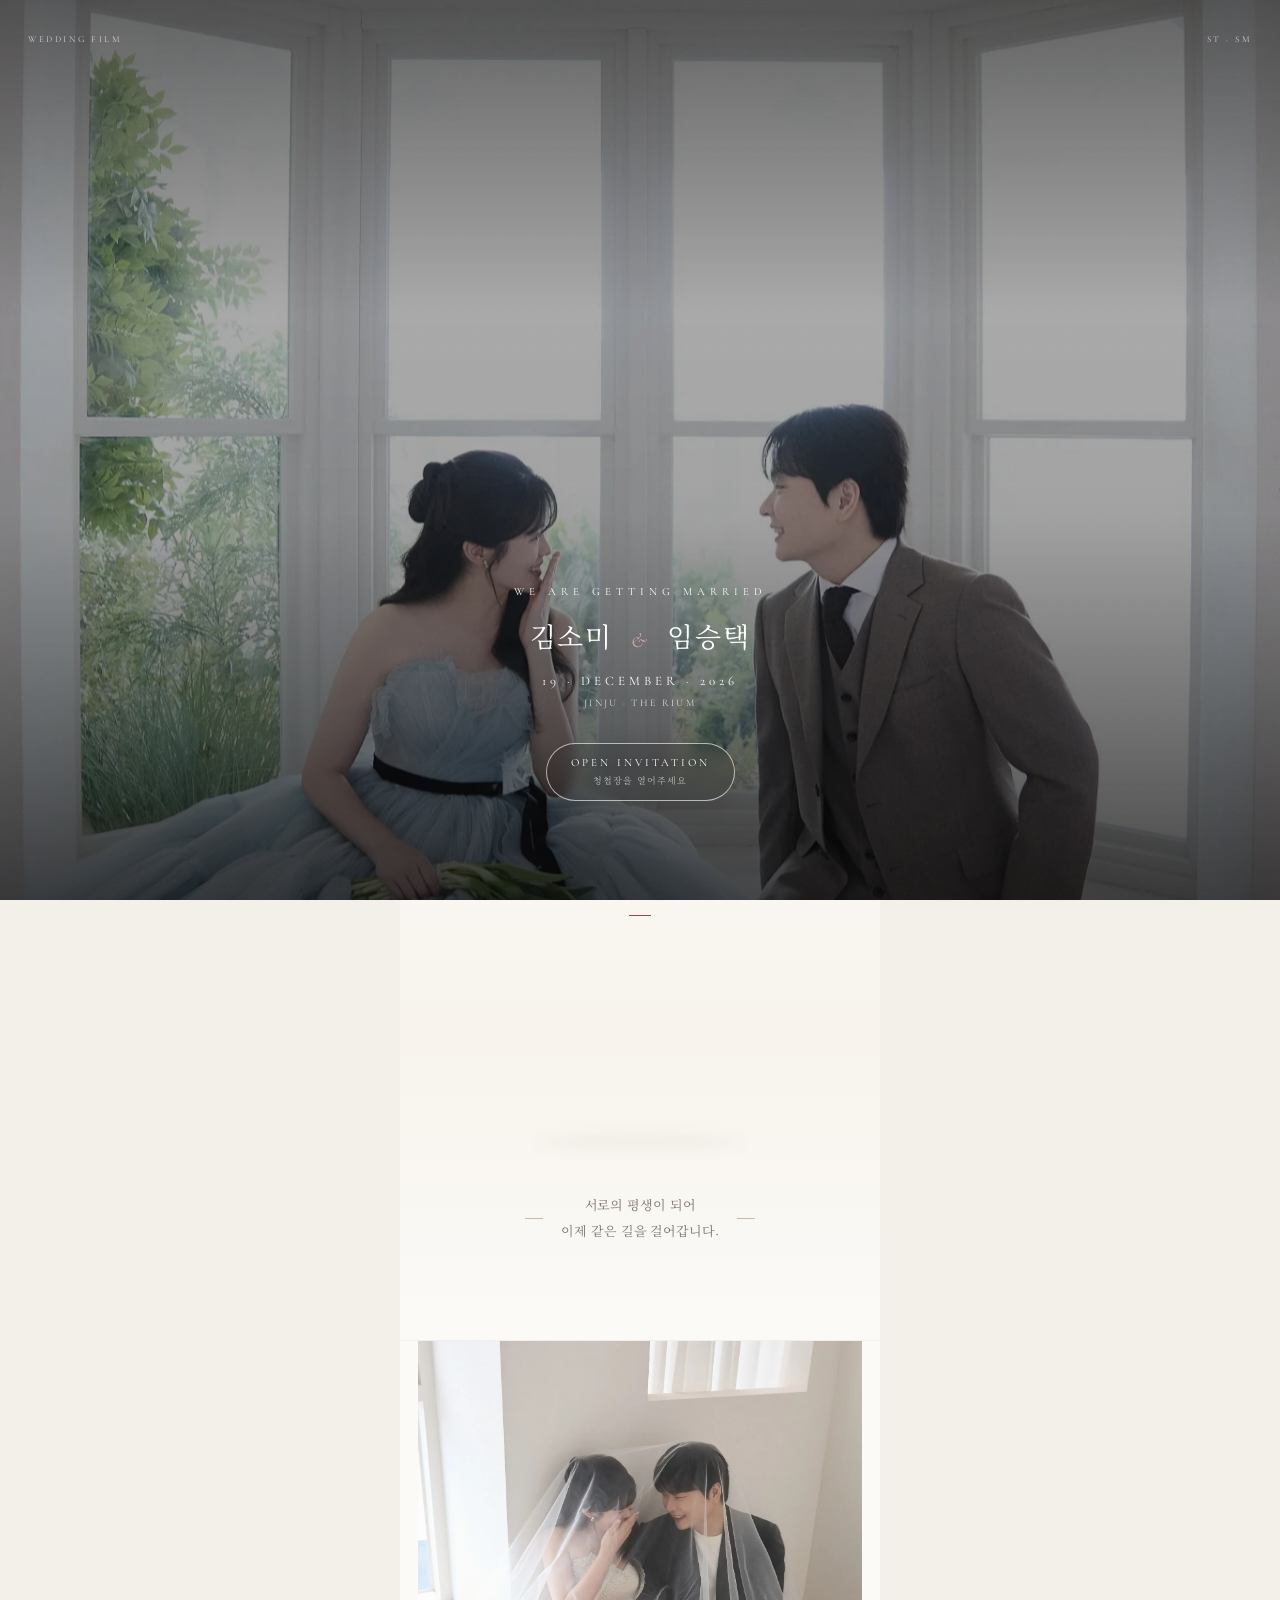
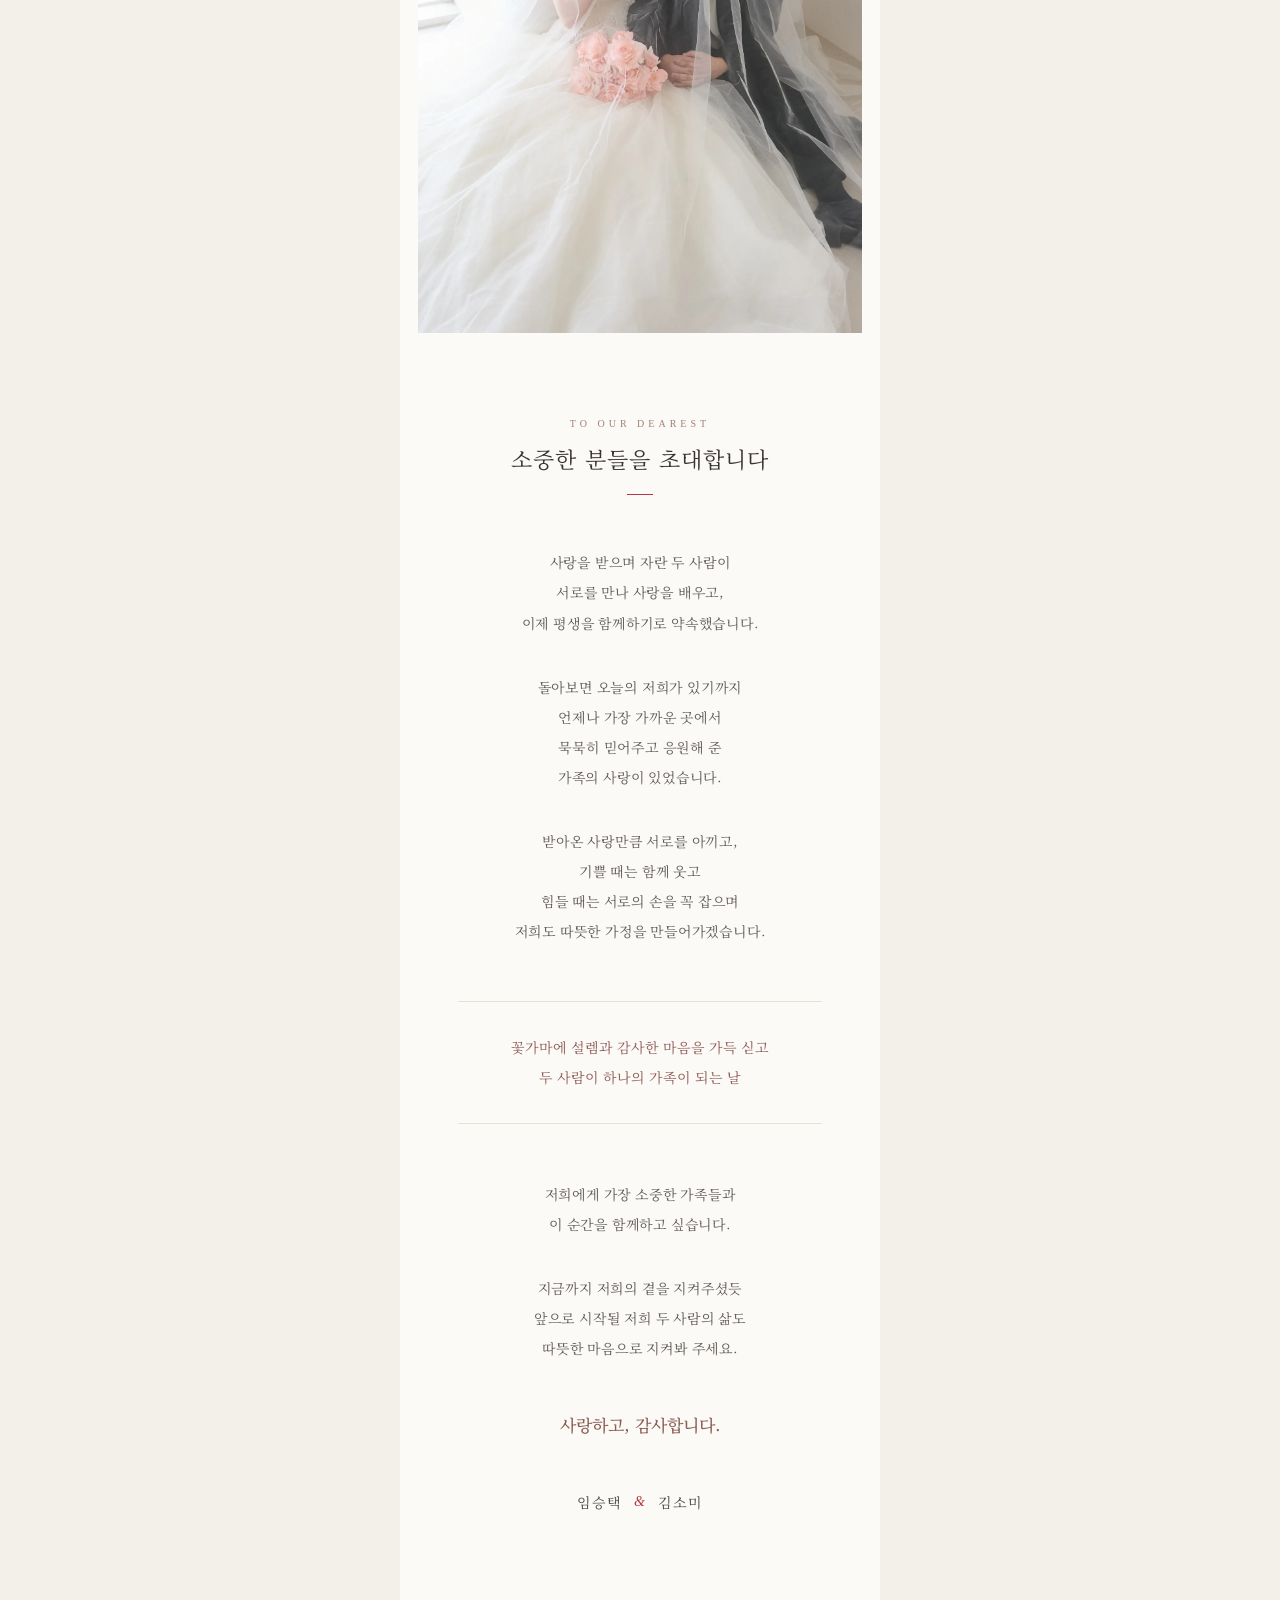
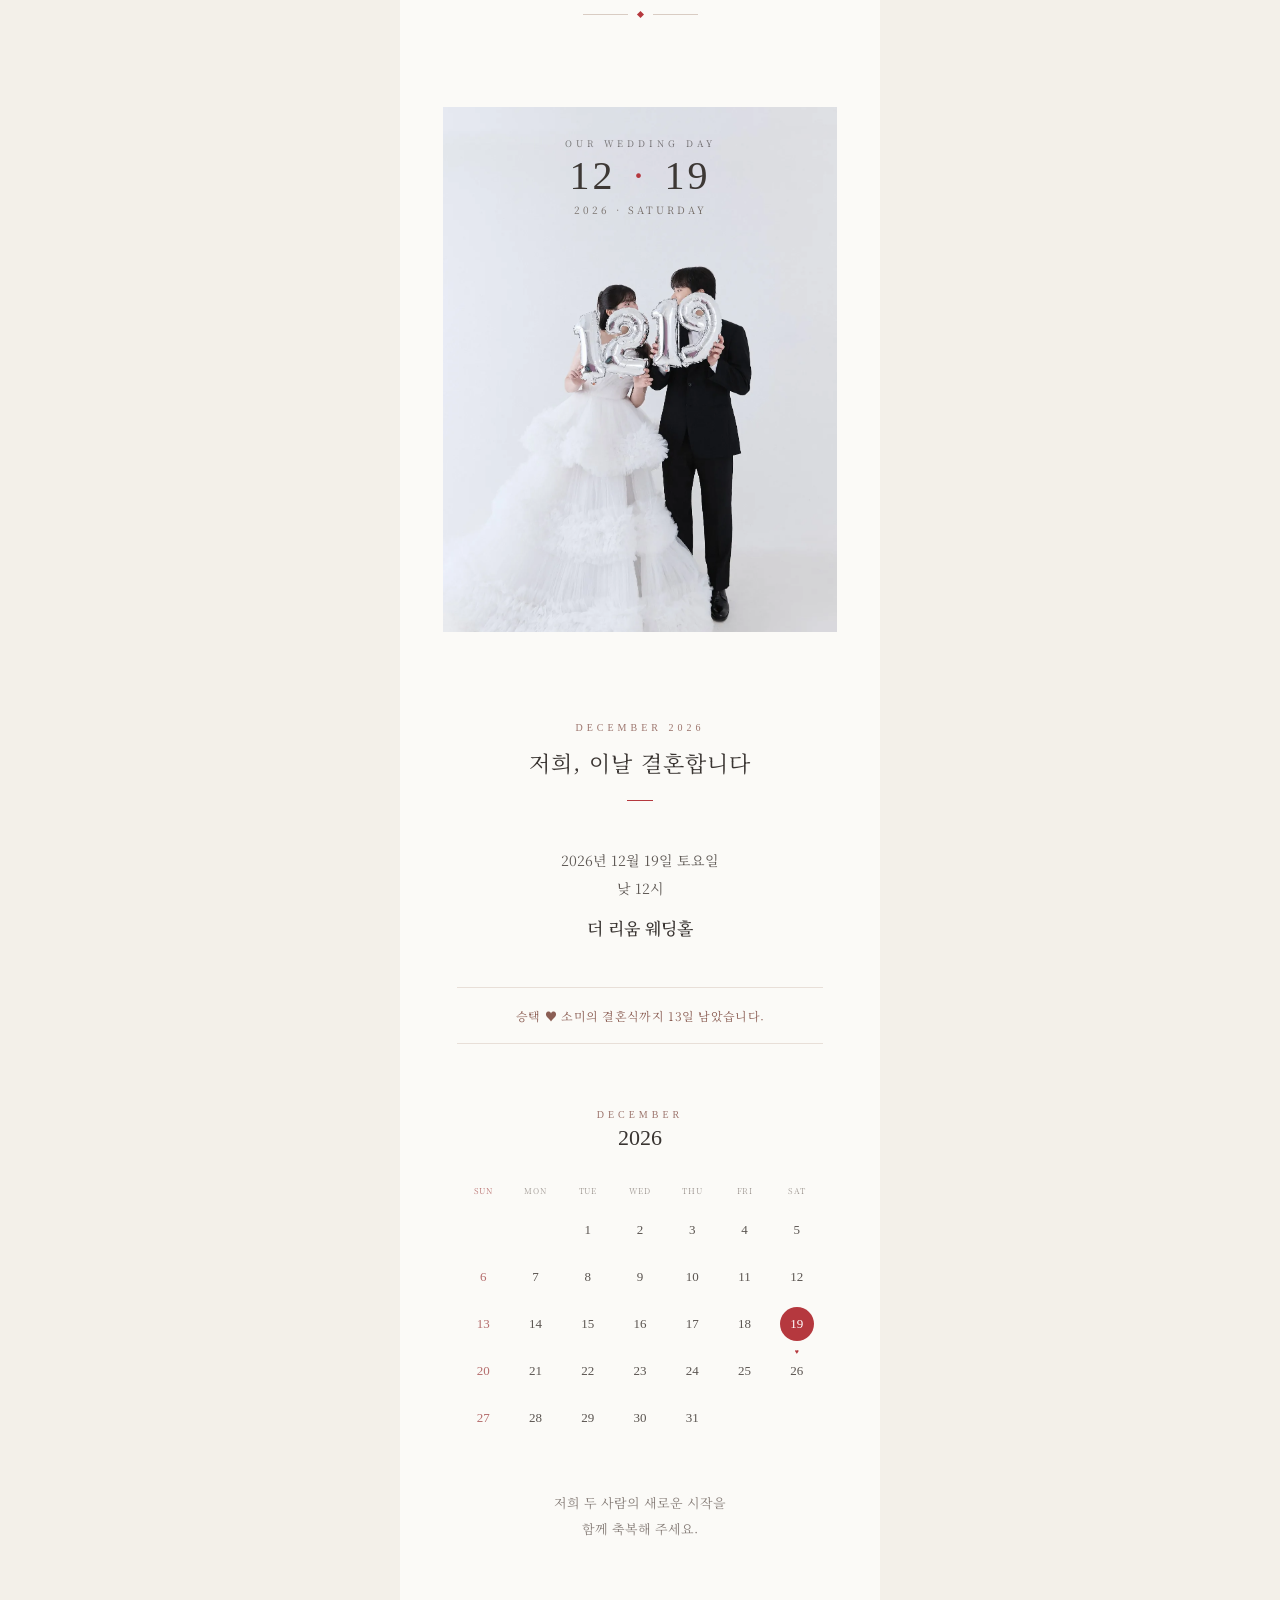
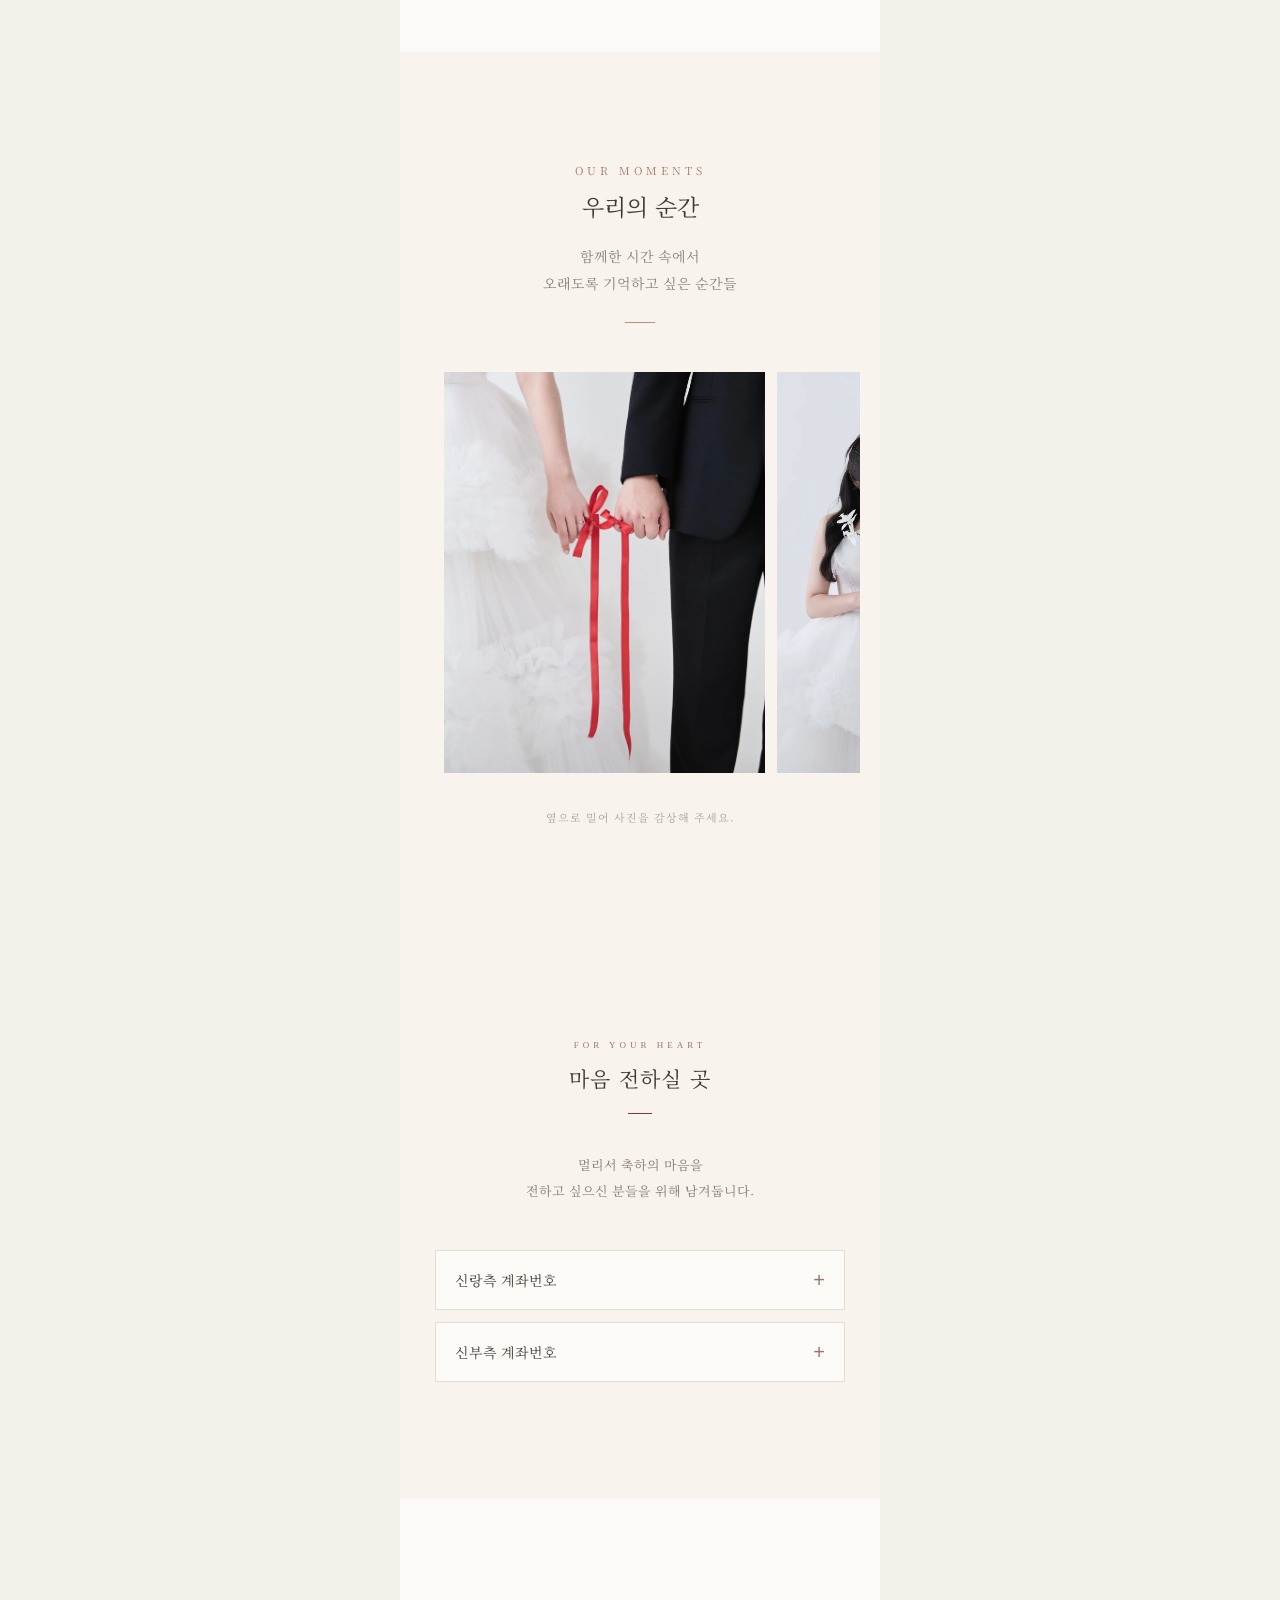
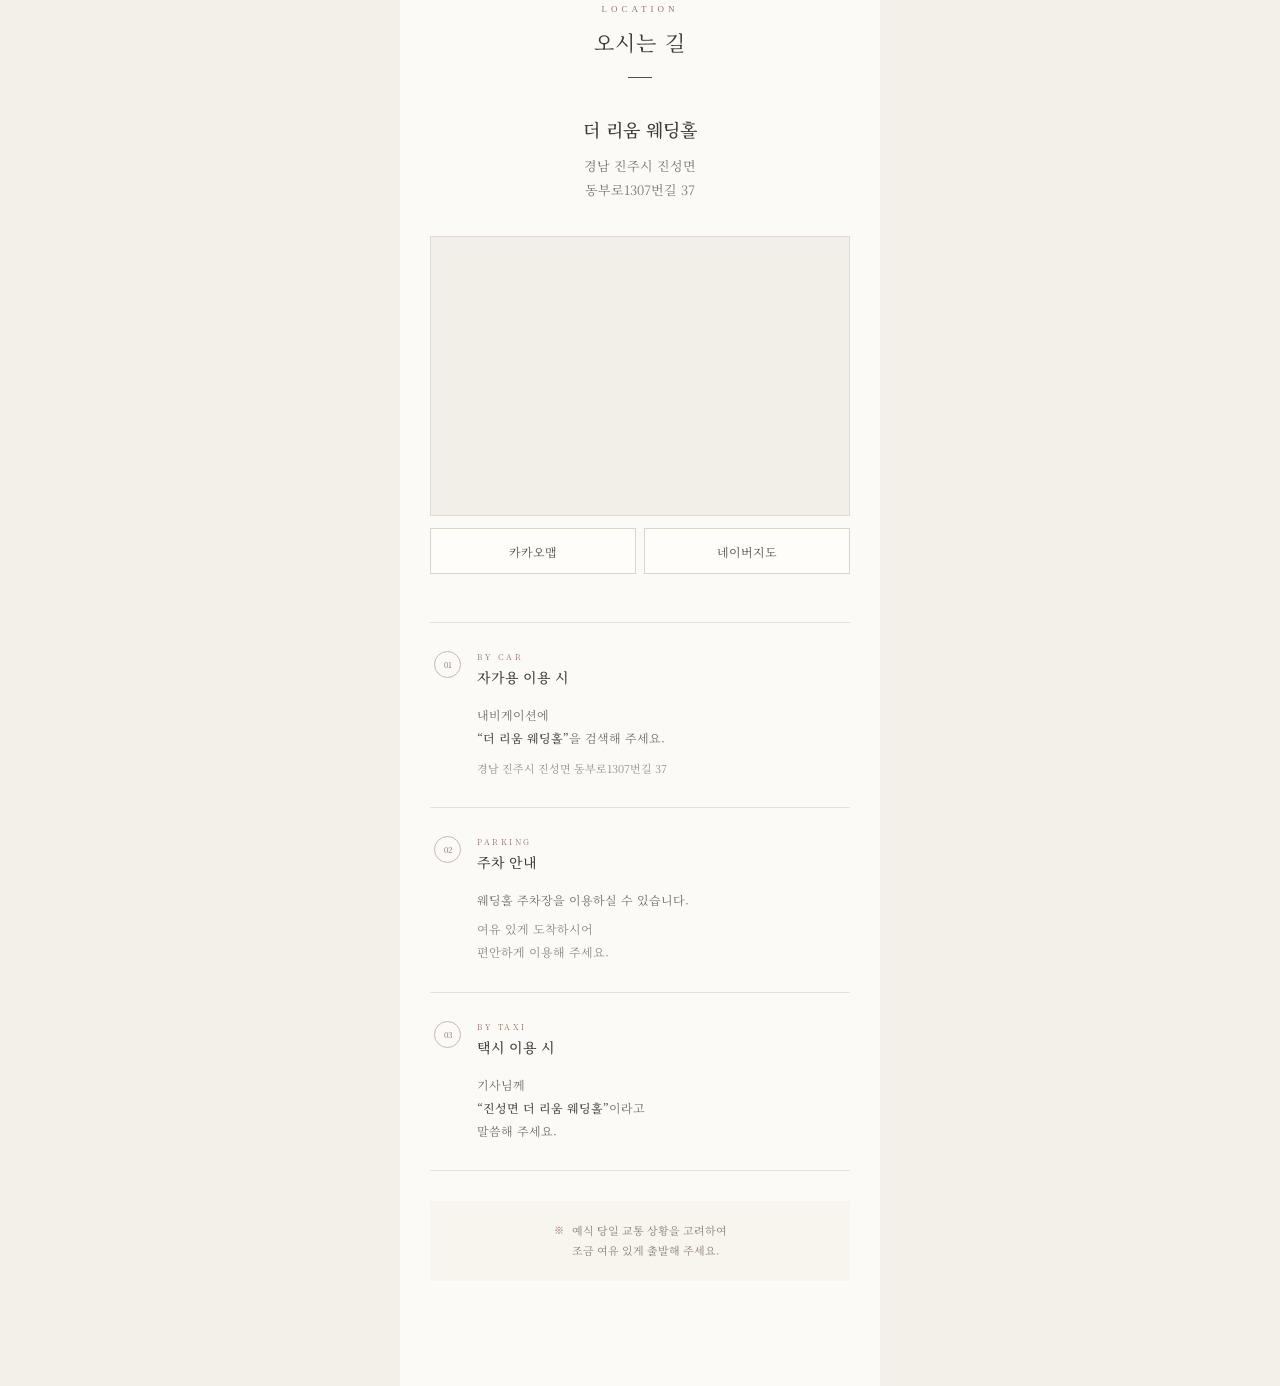
==== index.html @ 23c4f4fe "두번째 청첩장 첫 업로드" ====
<!DOCTYPE html>
<html lang="ko">

<head>
  <meta charset="UTF-8">
  <meta name="viewport" content="width=device-width, initial-scale=1.0">
  <meta property="og:type" content="website">

  <meta property="og:title" content="임승택 ♥ 김소미 결혼합니다">

  <meta property="og:description" content="2026년 12월 19일 토요일 낮 12시 · 진주 더 리움">

  <meta property="og:image" content="https://tmdxor2848.github.io/wedding-invitation/images/kakao-preview.jpg">

  <meta property="og:image:width" content="1200">

  <meta property="og:image:height" content="630">

  <meta property="og:image:type" content="image/jpeg">

  <meta property="og:url" content="https://tmdxor2848.github.io/wedding-invitation/">
  <title>승택 ♥ 소미 결혼합니다</title>
  <link rel="preconnect" href="https://fonts.googleapis.com">
  <link rel="preconnect" href="https://fonts.gstatic.com" crossorigin>

  <link href="https://fonts.googleapis.com/css2?family=Noto+Serif+KR:wght@300;400;500;600&display=swap"
    rel="stylesheet">
  <link rel="stylesheet" href="./css/wedding.css?v=4">
  <link href="https://fonts.googleapis.com/css2?family=Cormorant+Garamond:ital,wght@0,400;1,400&display=swap"
    rel="stylesheet">
  <link rel="stylesheet" href="https://cdnjs.cloudflare.com/ajax/libs/font-awesome/7.0.1/css/all.min.css">
  <link rel="preload" as="image" href="./images/SON_3317_opening.webp" fetchpriority="high">

</head>

<body>

  <!-- 인트로 -->
  <!-- 필름 -->
  <div class="wd-film-opening" id="wdFilmOpening">

    <img class="wd-film-photo" src="./images/SON_3317_opening.webp" alt="임승택 김소미 웨딩사진" loading="eager"
      fetchpriority="high" decoding="async">


    <div class="wd-film-top">

      <span>WEDDING FILM</span>
      <span>ST · SM</span>

    </div>


    <div class="wd-film-content">

      <p class="wd-film-kicker">
        WE ARE GETTING MARRIED
      </p>

      <h1 class="wd-film-names">
        김소미
        <em>&amp;</em>
        임승택
      </h1>

      <p class="wd-film-date">
        19 · DECEMBER · 2026
      </p>

      <p class="wd-film-place">
        JINJU · THE RIUM
      </p>

      <button class="wd-film-open" id="wdFilmButton" type="button" aria-label="청첩장 열기">
        <span class="open-eng">
          OPEN INVITATION
        </span>

        <span class="open-kor">
          청첩장을 열어주세요
        </span>
      </button>

    </div>


    <!-- 버튼 클릭 후 나타나는 엔딩 -->
    <div class="wd-film-ending" aria-hidden="true">

      <span class="wd-film-ending-line"></span>

      <p class="wd-film-ending-eng">
        OUR STORY BEGINS
      </p>

      <p class="wd-film-ending-kor">
        우리의 이야기가 시작됩니다
      </p>

    </div>


    <div class="wd-film-bloom" aria-hidden="true"></div>

    <div class="wd-film-paper-fade" aria-hidden="true"></div>

  </div>


  <!-- 인트로 끝 -->

  <!-- 배경음악 -->
  <audio id="weddingMusic" loop preload="none">
    <source src="./music/wedding.mp3" type="audio/mpeg">
  </audio>


  <!-- 음악 ON / OFF -->
  <button type="button" id="musicToggle" class="music-toggle" aria-label="배경음악 끄기" aria-pressed="true">
    <i class="fa-solid fa-volume-high"></i>
  </button>

  <main class="wedding-container">

    <!-- =========================
         메인
    ========================== -->
    <section class="main-section">
      <div class="hero-image">
        <img src="./images/SON_3317_opening.webp" alt="임승택 김소미 웨딩사진" decoding="async">

        <div class="hero-text">
          <p class="hero-small">WE ARE GETTING MARRIED</p>

          <h1 class="hero-names">
            임승택
            <span>&amp;</span>
            김소미
          </h1>

          <div class="hero-line"></div>
          <p class="hero-date">2026. 12. 19</p>
        </div>

        <div class="hero-scroll">
          <span>SCROLL</span>
          <div class="scroll-line"></div>
        </div>
      </div>

      <div class="hero-info">
        <p class="hero-korean-date">2026년 12월 19일 토요일 낮 12시</p>
        <p class="hero-korean-date">진주 더 리움, 벨리타 홀</p>
      </div>
    </section>

    <!-- =========================
     꽃가마 애니메이션
========================= -->

    <section class="gama-section">

      <div class="gama-heading fade-up">

        <p class="gama-heading-eng">
          A BEAUTIFUL JOURNEY
        </p>

        <h2 class="gama-heading-title">
          꽃가마에 설렘을 싣고
        </h2>

        <div class="gama-title-line"></div>

      </div>


      <div class="gama-stage">

        <div class="gama-runner">

          <div class="gama-bob">

            <svg class="gama-svg" viewBox="0 0 500 210" xmlns="http://www.w3.org/2000/svg" aria-label="백년가약 꽃가마 혼례 행렬">

              <!-- =========================
               百年佳約
          ========================== -->

              <g class="gama-letter">
                <text x="46" y="62">百</text>
                <text x="46" y="84">年</text>
                <text x="46" y="106">佳</text>
                <text x="46" y="128">約</text>
              </g>


              <!-- =========================
               긴 가마채
          ========================== -->

              <path d="M72 142 Q250 138 430 142" class="gama-pole" />


              <!-- =========================
               왼쪽 첫 번째 사람
          ========================== -->

              <g class="gama-person person-one">

                <!-- 모자 -->
                <path d="M92 101
                 Q104 91 116 101
                 Q104 105 92 101Z" class="person-hat" />

                <!-- 얼굴 -->
                <circle cx="104" cy="110" r="9" class="person-face" />

                <!-- 눈 -->
                <circle cx="101" cy="109" r="1.2" class="ink" />
                <circle cx="107" cy="109" r="1.2" class="ink" />

                <!-- 웃는 입 -->
                <path d="M101 113 Q104 116 107 113" class="face-line" />

                <!-- 몸 -->
                <path d="M94 120
                 Q104 115 114 120
                 L117 149
                 L91 149Z" class="person-clothes" />

                <!-- 허리띠 -->
                <path d="M93 136 L115 136" class="person-belt-red" />

                <!-- 팔 -->
                <path d="M94 125 L84 141" class="person-arm" />
                <path d="M114 125 L124 141" class="person-arm" />

                <!-- 다리 -->
                <g class="person-legs">

                  <path d="M98 148 L96 174" class="person-leg leg-a" />

                  <path d="M110 148 L114 174" class="person-leg leg-b" />

                </g>



              </g>


              <!-- =========================
               왼쪽 두 번째 사람
          ========================== -->

              <g class="gama-person person-two">

                <path d="M135 101
                 Q147 91 159 101
                 Q147 105 135 101Z" class="person-hat" />

                <circle cx="147" cy="110" r="9" class="person-face" />

                <circle cx="144" cy="109" r="1.2" class="ink" />
                <circle cx="150" cy="109" r="1.2" class="ink" />

                <path d="M144 113 Q147 116 150 113" class="face-line" />

                <path d="M137 120
                 Q147 115 157 120
                 L160 149
                 L134 149Z" class="person-clothes" />

                <path d="M136 136 L158 136" class="person-belt-blue" />

                <path d="M137 125 L127 141" class="person-arm" />
                <path d="M157 125 L167 141" class="person-arm" />

                <g class="person-legs">

                  <path d="M141 148 L137 174" class="person-leg leg-b" />

                  <path d="M153 148 L157 174" class="person-leg leg-a" />

                </g>

              </g>


              <!-- =========================
               꽃가마
          ========================== -->

              <g class="gama-house">

                <!-- 지붕 윗부분 -->
                <path d="M175 68
                 Q250 42 325 68
                 L311 85
                 H189Z" class="gama-roof-top" />


                <!-- 지붕 꽃 -->
                <circle cx="204" cy="64" r="4" class="roof-flower" />
                <circle cx="226" cy="58" r="4" class="roof-flower" />
                <circle cx="250" cy="56" r="4" class="roof-flower" />
                <circle cx="274" cy="58" r="4" class="roof-flower" />
                <circle cx="296" cy="64" r="4" class="roof-flower" />


                <!-- 처마 -->
                <path d="M166 82
                 Q250 70 334 82
                 L328 97
                 H172Z" class="gama-roof" />


                <!-- 전통 처마 색 -->
                <rect x="180" y="86" width="10" height="13" class="dancheong-red" />
                <rect x="191" y="86" width="10" height="13" class="dancheong-blue" />

                <rect x="202" y="86" width="10" height="13" class="dancheong-red" />
                <rect x="213" y="86" width="10" height="13" class="dancheong-blue" />

                <rect x="224" y="86" width="10" height="13" class="dancheong-red" />
                <rect x="235" y="86" width="10" height="13" class="dancheong-blue" />

                <rect x="246" y="86" width="10" height="13" class="dancheong-red" />
                <rect x="257" y="86" width="10" height="13" class="dancheong-blue" />

                <rect x="268" y="86" width="10" height="13" class="dancheong-red" />
                <rect x="279" y="86" width="10" height="13" class="dancheong-blue" />

                <rect x="290" y="86" width="10" height="13" class="dancheong-red" />
                <rect x="301" y="86" width="10" height="13" class="dancheong-blue" />


                <!-- 본체 -->
                <rect x="182" y="98" width="136" height="67" rx="3" class="gama-body" />


                <!-- 양쪽 기둥 -->
                <rect x="188" y="98" width="10" height="67" class="gama-column" />

                <rect x="302" y="98" width="10" height="67" class="gama-column" />


                <!-- 좌우 창살 -->
                <g class="gama-window-lines">

                  <path d="M203 109 V151" />
                  <path d="M211 109 V151" />
                  <path d="M219 109 V151" />

                  <path d="M281 109 V151" />
                  <path d="M289 109 V151" />
                  <path d="M297 109 V151" />

                  <path d="M201 120 H222" />
                  <path d="M201 133 H222" />

                  <path d="M279 120 H300" />
                  <path d="M279 133 H300" />

                </g>


                <!-- =========================
     신랑 신부가 보이는 창
========================= -->

                <rect x="224" y="104" width="52" height="50" rx="3" class="bride-window" />


                <!-- =========================
     신부 - 왼쪽
========================= -->

                <g class="gama-bride">

                  <!-- 얼굴 -->
                  <circle cx="239" cy="120" r="7" class="bride-face" />

                  <!-- 머리 -->
                  <path d="M232 119
       Q239 107 246 119
       Q239 114 232 119Z" class="bride-hair" />

                  <!-- 눈 -->
                  <circle cx="237" cy="120" r="0.9" class="ink" />
                  <circle cx="241" cy="120" r="0.9" class="ink" />

                  <!-- 미소 -->
                  <path d="M237 124 Q239 126 241 124" class="face-line" />

                  <!-- 한복 -->
                  <path d="M231 132
       Q239 127 247 132
       L249 152
       H229Z" class="bride-hanbok" />

                </g>


                <!-- =========================
     신랑 - 오른쪽
========================= -->

                <g class="gama-groom">

                  <!-- 얼굴 -->
                  <circle cx="261" cy="120" r="7" class="groom-face" />

                  <!-- 머리 -->
                  <path d="M254 118
       Q261 108 268 118
       L267 113
       Q261 108 255 113Z" class="groom-hair" />

                  <!-- 눈 -->
                  <circle cx="259" cy="120" r="0.9" class="ink" />
                  <circle cx="263" cy="120" r="0.9" class="ink" />

                  <!-- 미소 -->
                  <path d="M259 124 Q261 126 263 124" class="face-line" />

                  <!-- 한복 -->
                  <path d="M253 132
       Q261 127 269 132
       L271 152
       H251Z" class="groom-hanbok" />

                </g>


                <!-- 장식 -->
                <circle cx="190" cy="155" r="3" class="gama-decoration" />
                <circle cx="310" cy="155" r="3" class="gama-decoration" />


                <!-- 밑 받침 -->
                <rect x="174" y="163" width="152" height="7" rx="3" class="gama-base" />

              </g>


              <!-- =========================
               오른쪽 두 번째 사람
          ========================== -->

              <g class="gama-person person-three">

                <path d="M341 101
                 Q353 91 365 101
                 Q353 105 341 101Z" class="person-hat" />

                <circle cx="353" cy="110" r="9" class="person-face" />

                <circle cx="350" cy="109" r="1.2" class="ink" />
                <circle cx="356" cy="109" r="1.2" class="ink" />

                <path d="M350 113 Q353 116 356 113" class="face-line" />

                <path d="M343 120
                 Q353 115 363 120
                 L366 149
                 L340 149Z" class="person-clothes" />

                <path d="M342 136 L364 136" class="person-belt-blue" />

                <path d="M343 125 L333 141" class="person-arm" />
                <path d="M363 125 L373 141" class="person-arm" />

                <g class="person-legs">

                  <path d="M347 148 L343 174" class="person-leg leg-a" />

                  <path d="M359 148 L363 174" class="person-leg leg-b" />

                </g>

              </g>


              <!-- =========================
               오른쪽 첫 번째 사람
          ========================== -->

              <g class="gama-person person-four">

                <path d="M384 101
                 Q396 91 408 101
                 Q396 105 384 101Z" class="person-hat" />

                <circle cx="396" cy="110" r="9" class="person-face" />

                <circle cx="393" cy="109" r="1.2" class="ink" />
                <circle cx="399" cy="109" r="1.2" class="ink" />

                <path d="M393 113 Q396 116 399 113" class="face-line" />

                <path d="M386 120
                 Q396 115 406 120
                 L409 149
                 L383 149Z" class="person-clothes" />

                <path d="M385 136 L407 136" class="person-belt-red" />

                <path d="M386 125 L376 141" class="person-arm" />
                <path d="M406 125 L416 141" class="person-arm" />

                <g class="person-legs">

                  <path d="M390 148 L387 174" class="person-leg leg-b" />

                  <path d="M402 148 L406 174" class="person-leg leg-a" />

                </g>

              </g>


              <!-- 작은 꽃잎 -->

              <g class="gama-petals">

                <path d="M155 62
                 Q160 55 164 62
                 Q160 68 155 62" />

                <path d="M346 55
                 Q351 48 355 55
                 Q351 61 346 55" />

                <path d="M371 76
                 Q376 69 380 76
                 Q376 82 371 76" />

              </g>

            </svg>

          </div>

        </div>

      </div>


      <div class="gama-ending fade-up">

        <span></span>

        <p>
          서로의 평생이 되어<br>
          이제 같은 길을 걸어갑니다.
        </p>

        <span></span>

      </div>

    </section>

    <!-- =========================
         초대글
    ========================== -->
    <section class="invitation-section">
      <div class="invitation-photo fade-up">
        <img src="./images/SON_3166.webp" alt="임승택 김소미 웨딩사진" loading="lazy" decoding="async">
      </div>

      <div class="invitation-content fade-up">
        <p class="invitation-eng">TO OUR DEAREST</p>
        <h2 class="invitation-title">소중한 분들을 초대합니다</h2>
        <div class="invitation-red-line"></div>

        <p class="invitation-text">
          사랑을 받으며 자란 두 사람이<br>
          서로를 만나 사랑을 배우고,<br>
          이제 평생을 함께하기로 약속했습니다.
        </p>

        <p class="invitation-text">
          돌아보면 오늘의 저희가 있기까지<br>
          언제나 가장 가까운 곳에서<br>
          묵묵히 믿어주고 응원해 준<br>
          가족의 사랑이 있었습니다.
        </p>

        <p class="invitation-text">
          받아온 사랑만큼 서로를 아끼고,<br>
          기쁠 때는 함께 웃고<br>
          힘들 때는 서로의 손을 꼭 잡으며<br>
          저희도 따뜻한 가정을 만들어가겠습니다.
        </p>

        <div class="invitation-quote">
          꽃가마에 설렘과 감사한 마음을 가득 싣고<br>
          두 사람이 하나의 가족이 되는 날
        </div>

        <p class="invitation-text">
          저희에게 가장 소중한 가족들과<br>
          이 순간을 함께하고 싶습니다.
        </p>

        <p class="invitation-text">
          지금까지 저희의 곁을 지켜주셨듯<br>
          앞으로 시작될 저희 두 사람의 삶도<br>
          따뜻한 마음으로 지켜봐 주세요.
        </p>

        <p class="invitation-thanks">사랑하고, 감사합니다.</p>

        <div class="invitation-names">
          <span>임승택</span>
          <span class="name-and">&amp;</span>
          <span>김소미</span>
        </div>
      </div>
    </section>


    <!-- invitation-section 끝 -->


    <div class="section-divider">
      <span></span>
      <i></i>
      <span></span>
    </div>




    <!-- =========================
         Wedding Day
    ========================== -->
    <section class="wedding-day-section">
      <div class="wedding-day-visual fade-up">
        <img src="./images/day.webp" alt="2026년 12월 19일 웨딩사진" loading="lazy" decoding="async">

        <div class="wedding-day-overlay">
          <p class="wedding-day-kicker">OUR WEDDING DAY</p>
          <h2 class="wedding-day-big-date">12 <span>·</span> 19</h2>
          <p class="wedding-day-year">2026 · SATURDAY</p>
        </div>
      </div>

      <div class="wedding-day-content fade-up">
        <p class="wedding-day-small">DECEMBER 2026</p>
        <h2 class="wedding-day-title">저희, 이날 결혼합니다</h2>
        <div class="wedding-day-red-line"></div>

        <div class="wedding-day-info">
          <p class="wedding-day-date-text">2026년 12월 19일 토요일</p>
          <p class="wedding-day-time">낮 12시</p>
          <p class="wedding-day-place">더 리움 웨딩홀</p>
        </div>

        <div class="dday-box">
          <p id="dday"></p>
        </div>

        <div class="calendar">
          <div class="calendar-header">
            <span>DECEMBER</span>
            <strong>2026</strong>
          </div>

          <div class="calendar-grid calendar-days">
            <span>SUN</span>
            <span>MON</span>
            <span>TUE</span>
            <span>WED</span>
            <span>THU</span>
            <span>FRI</span>
            <span>SAT</span>
          </div>

          <div class="calendar-grid calendar-dates">
            <span></span>
            <span></span>
            <span>1</span><span>2</span><span>3</span><span>4</span><span>5</span>
            <span
              class="sunday">6</span><span>7</span><span>8</span><span>9</span><span>10</span><span>11</span><span>12</span>
            <span class="sunday">13</span><span>14</span><span>15</span><span>16</span><span>17</span><span>18</span>
            <span class="wedding-calendar-date">19<small>♥</small></span>
            <span
              class="sunday">20</span><span>21</span><span>22</span><span>23</span><span>24</span><span>25</span><span>26</span>
            <span class="sunday">27</span><span>28</span><span>29</span><span>30</span><span>31</span>
          </div>
        </div>

        <p class="calendar-message">
          저희 두 사람의 새로운 시작을<br>
          함께 축복해 주세요.
        </p>
      </div>
    </section>

    <!-- =========================
         Wedding Gallery
    ========================== -->
    <section class="gallery-section">

      <div class="gallery-inner fade-up">

        <p class="section-small-title">
          OUR MOMENTS
        </p>

        <h2 class="section-title">
          우리의 순간
        </h2>

        <p class="gallery-description">
          함께한 시간 속에서<br>
          오래도록 기억하고 싶은 순간들
        </p>

        <div class="invitation-line"></div>


        <!-- 가로 슬라이드 -->
        <div class="gallery-slider">

          <button type="button" class="gallery-item" data-image="./images/SON.webp">
            <img loading="lazy" decoding="async" src="./images/SON.webp" alt="승택과 소미 웨딩사진">
          </button>

          <button type="button" class="gallery-item" data-image="./images/SON_2279.webp">
            <img loading="lazy" decoding="async" src="./images/SON_2279.webp" alt="승택과 소미 웨딩사진">
          </button>


          <button type="button" class="gallery-item" data-image="./images/SON_1951.webp">
            <img loading="lazy" decoding="async" src="./images/SON_1951.webp" alt="승택과 소미 웨딩사진">
          </button>


          <button type="button" class="gallery-item" data-image="./images/SON_2105.webp">
            <img loading="lazy" decoding="async" src="./images/SON_2105.webp" alt="승택과 소미 웨딩사진">
          </button>


          <button type="button" class="gallery-item" data-image="./images/SON_2213.webp">
            <img loading="lazy" decoding="async" src="./images/SON_2213.webp" alt="승택과 소미 웨딩사진">
          </button>


          <button type="button" class="gallery-item" data-image="./images/SON_2542.webp">
            <img loading="lazy" decoding="async" src="./images/SON_2542.webp" alt="승택과 소미 웨딩사진">
          </button>


          <button type="button" class="gallery-item" data-image="./images/SON_2055.webp">
            <img loading="lazy" decoding="async" src="./images/SON_2055.webp" alt="승택과 소미 웨딩사진">
          </button>

          <button type="button" class="gallery-item" data-image="./images/SON_2745.webp">
            <img loading="lazy" decoding="async" src="./images/SON_2745.webp" alt="승택과 소미 웨딩사진">
          </button>

          <button type="button" class="gallery-item" data-image="./images/SON_2832.webp">
            <img loading="lazy" decoding="async" src="./images/SON_2832.webp" alt="승택과 소미 웨딩사진">
          </button>


          <button type="button" class="gallery-item" data-image="./images/SON_3082.webp">
            <img loading="lazy" decoding="async" src="./images/SON_3082.webp" alt="승택과 소미 웨딩사진">
          </button>

          <button type="button" class="gallery-item" data-image="./images/SON_3103.webp">
            <img loading="lazy" decoding="async" src="./images/SON_3103.webp" alt="승택과 소미 웨딩사진">
          </button>

          <button type="button" class="gallery-item" data-image="./images/SON_3216.webp">
            <img loading="lazy" decoding="async" src="./images/SON_3216.webp" alt="승택과 소미 웨딩사진">
          </button>

          <button type="button" class="gallery-item" data-image="./images/SON_3015.webp">
            <img loading="lazy" decoding="async" src="./images/SON_3015.webp" alt="승택과 소미 웨딩사진">
          </button>
          <button type="button" class="gallery-item" data-image="./images/SON_1832.webp">
            <img loading="lazy" decoding="async" src="./images/SON_1832.webp" alt="승택과 소미 웨딩사진">
          </button>

          <button type="button" class="gallery-item" data-image="./images/SON_3273.webp">
            <img loading="lazy" decoding="async" src="./images/SON_3273.webp" alt="승택과 소미 웨딩사진">
          </button>

          <button type="button" class="gallery-item" data-image="./images/SON_3317_opening.webp">
            <img loading="lazy" decoding="async" src="./images/SON_3317_opening.webp" alt="승택과 소미 웨딩사진">
          </button>

          <button type="button" class="gallery-item" data-image="./images/SON_3513.webp">
            <img loading="lazy" decoding="async" src="./images/SON_3513.webp" alt="승택과 소미 웨딩사진">
          </button>

          <button type="button" class="gallery-item" data-image="./images/SON_3559.webp">
            <img loading="lazy" decoding="async" src="./images/SON_3559.webp" alt=" 승택과 소미 웨딩사진">
          </button>

          <button type="button" class="gallery-item" data-image="./images/SON_3620.webp">
            <img loading="lazy" decoding="async" src="./images/SON_3620.webp" alt="승택과 소미 웨딩사진">
          </button>

          <button type="button" class="gallery-item" data-image="./images/SON_3651.webp">
            <img loading="lazy" decoding="async" src="./images/SON_3651.webp" alt="승택과 소미 웨딩사진">
          </button>

          <button type="button" class="gallery-item" data-image="./images/SON_3756.webp">
            <img loading="lazy" decoding="async" src="./images/SON_3756.webp" alt="승택과 소미 웨딩사진">
          </button>

          <button type="button" class="gallery-item" data-image="./images/SON_3797.webp">
            <img loading="lazy" decoding="async" src="./images/SON_3797.webp" alt="승택과 소미 웨딩사진">
          </button>

          <button type="button" class="gallery-item" data-image="./images/SON_3805.webp">
            <img loading="lazy" decoding="async" src="./images/SON_3805.webp" alt="승택과 소미 웨딩사진">
          </button>


          <!-- 사진 추가할 때 여기 계속 추가 -->

        </div>


        <p class="gallery-guide">
          옆으로 밀어 사진을 감상해 주세요.
        </p>

      </div>

    </section>

    <!-- 사진 전체화면 -->
    <div class="gallery-modal" id="galleryModal">
      <button class="modal-close" id="modalClose" type="button">×</button>
      <button class="modal-arrow modal-prev" id="modalPrev" type="button">‹</button>
      <img id="modalImage" src="" alt="웨딩사진 크게 보기">
      <button class="modal-arrow modal-next" id="modalNext" type="button">›</button>
      <p class="modal-count" id="modalCount"></p>
    </div>

    <!-- =========================
     마음 전하실 곳
========================= -->

    <section class="account-section">

      <div class="account-inner fade-up">

        <p class="account-eng">
          FOR YOUR HEART
        </p>

        <h2 class="account-title">
          마음 전하실 곳
        </h2>

        <div class="account-line"></div>

        <p class="account-description">
          멀리서 축하의 마음을 <br>
          전하고
          싶으신 분들을 위해 남겨둡니다.
        </p>


        <!-- 신랑측 -->
        <div class="account-group">

          <button type="button" class="account-toggle">
            <span>신랑측 계좌번호</span>
            <span class="account-arrow">+</span>
          </button>


          <div class="account-content">

            <!-- 신랑 -->
            <div class="account-row">

              <!-- 첫 번째 줄 -->
              <div class="account-person">

                <div class="person-info">

                  <span class="account-relation">
                    신랑
                  </span>

                  <strong>
                    임승택
                  </strong>

                </div>


                <div class="name-contact">

                  <a href="tel:01051758893" class="name-contact-btn" aria-label="전화하기">
                    <i class="fa-solid fa-phone"></i>
                  </a>

                  <a href="sms:01051758893" class="name-contact-btn" aria-label="문자 보내기">
                    <i class="fa-regular fa-envelope"></i>
                  </a>

                </div>

              </div>


              <!-- 두 번째 줄 -->
              <div class="account-number">

                <span>
                  농협 352-0670-5083-13
                </span>

                <button type="button" class="copy-account" data-account="352-0670-5083-13">
                  복사
                </button>

              </div>

            </div>


            <!-- 신랑 아버지 -->
            <div class="account-row">

              <!-- 첫 번째 줄 -->
              <div class="account-person">

                <div class="person-info">

                  <span class="account-relation">
                    신랑 아버지
                  </span>

                  <strong>
                    임종만
                  </strong>

                </div>


                <div class="name-contact">

                  <a href="tel:01063218893" class="name-contact-btn" aria-label="전화하기">
                    <i class="fa-solid fa-phone"></i>
                  </a>

                  <a href="sms:01063218893" class="name-contact-btn" aria-label="문자 보내기">
                    <i class="fa-regular fa-envelope"></i>
                  </a>

                </div>

              </div>


              <!-- 두 번째 줄 -->
              <div class="account-number">

                <span>
                  국민은행 844001-01-074052
                </span>

                <button type="button" class="copy-account" data-account="844001-01-074052">
                  복사
                </button>

              </div>

            </div>

            <!-- 신랑 어머니 -->
            <div class="account-row">

              <!-- 첫 번째 줄 -->
              <div class="account-person">

                <div class="person-info">

                  <span class="account-relation">
                    신랑 어머니
                  </span>

                  <strong>
                    최선임
                  </strong>

                </div>


                <div class="name-contact">

                  <a href="tel:01026128893" class="name-contact-btn" aria-label="전화하기">
                    <i class="fa-solid fa-phone"></i>
                  </a>

                  <a href="sms:01026128893" class="name-contact-btn" aria-label="문자 보내기">
                    <i class="fa-regular fa-envelope"></i>
                  </a>

                </div>

              </div>


              <!-- 두 번째 줄 -->
              <div class="account-number">

                <span>
                  농협 821113-52-041441
                </span>

                <button type="button" class="copy-account" data-account="821113-52-041441">
                  복사
                </button>

              </div>

            </div>

          </div>

        </div>


        <!-- 신부측 -->
        <div class="account-group">

          <button type="button" class="account-toggle">
            <span>신부측 계좌번호</span>
            <span class="account-arrow">+</span>
          </button>


          <div class="account-content">

            <!-- 신부 -->
            <div class="account-row">

              <!-- 첫 번째 줄 -->
              <div class="account-person">

                <div class="person-info">

                  <span class="account-relation">
                    신부
                  </span>

                  <strong>
                    김소미
                  </strong>

                </div>


                <div class="name-contact">

                  <a href="tel:01044174246" class="name-contact-btn" aria-label="전화하기">
                    <i class="fa-solid fa-phone"></i>
                  </a>

                  <a href="sms:01044174246" class="name-contact-btn" aria-label="문자 보내기">
                    <i class="fa-regular fa-envelope"></i>
                  </a>

                </div>

              </div>


              <!-- 두 번째 줄 -->
              <div class="account-number">

                <span>
                  국민은행 99700447856
                </span>

                <button type="button" class="copy-account" data-account="99700447856">
                  복사
                </button>

              </div>

            </div>


            <!-- 신부 아버지 -->
            <div class="account-row">

              <!-- 첫 번째 줄 -->
              <div class="account-person">

                <div class="person-info">

                  <span class="account-relation">
                    신부 아버지
                  </span>

                  <strong>
                    김남추
                  </strong>

                </div>


                <div class="name-contact">

                  <a href="tel:01025974246" class="name-contact-btn" aria-label="전화하기">
                    <i class="fa-solid fa-phone"></i>
                  </a>

                  <a href="sms:01025974246" class="name-contact-btn" aria-label="문자 보내기">
                    <i class="fa-regular fa-envelope"></i>
                  </a>

                </div>

              </div>


              <!-- 두 번째 줄 -->
              <div class="account-number">

                <span>
                  농협 897-02-181961
                </span>

                <button type="button" class="copy-account" data-account="897-02-181961">
                  복사
                </button>

              </div>

            </div>

            <!-- 신부 어머니 -->
            <div class="account-row">

              <!-- 첫 번째 줄 -->
              <div class="account-person">

                <div class="person-info">

                  <span class="account-relation">
                    신부 어머니
                  </span>

                  <strong>
                    권혜정
                  </strong>

                </div>


                <div class="name-contact">

                  <a href="tel:01025984246" class="name-contact-btn" aria-label="전화하기">
                    <i class="fa-solid fa-phone"></i>
                  </a>

                  <a href="sms:01025984246" class="name-contact-btn" aria-label="문자 보내기">
                    <i class="fa-regular fa-envelope"></i>
                  </a>

                </div>

              </div>


              <!-- 두 번째 줄 -->
              <div class="account-number">

                <span>
                  농협 805-02-151983
                </span>

                <button type="button" class="copy-account" data-account="805-02-151983">
                  복사
                </button>

              </div>

            </div>

          </div>

        </div>

      </div>

    </section>



    <!-- =========================
     오시는 길
========================= -->

    <section class="location-section">

      <div class="location-inner fade-up">

        <p class="location-eng">
          LOCATION
        </p>

        <h2 class="location-title">
          오시는 길
        </h2>

        <div class="location-line"></div>


        <div class="location-info">

          <h3>
            더 리움 웨딩홀
          </h3>

          <p class="location-address">
            경남 진주시 진성면<br>
            동부로1307번길 37
          </p>

        </div>


        <!-- 진짜 카카오 지도 -->
        <div id="weddingMap"></div>


        <!-- 실제 지도 -->

        <div class="map-buttons">

          <a href="https://map.kakao.com/?q=더%20리움%20웨딩홀" target="_blank" rel="noopener noreferrer" class="map-button">
            카카오맵
          </a>

          <a href="https://map.naver.com/p/search/더%20리움%20웨딩홀" target="_blank" rel="noopener noreferrer"
            class="map-button">
            네이버지도
          </a>

        </div>

        <!-- =========================
     교통 / 주차 안내
========================= -->

        <div class="transport-guide">

          <!-- 자가용 -->
          <div class="transport-item">

            <div class="transport-label">
              <span class="transport-number">01</span>

              <div>
                <p class="transport-eng">BY CAR</p>
                <h3>자가용 이용 시</h3>
              </div>
            </div>

            <div class="transport-content">
              <p>
                내비게이션에<br>
                <strong>“더 리움 웨딩홀”</strong>을 검색해 주세요.
              </p>

              <p class="transport-address">
                경남 진주시 진성면 동부로1307번길 37
              </p>
            </div>

          </div>


          <!-- 주차 -->
          <div class="transport-item">

            <div class="transport-label">
              <span class="transport-number">02</span>

              <div>
                <p class="transport-eng">PARKING</p>
                <h3>주차 안내</h3>
              </div>
            </div>

            <div class="transport-content">
              <p>
                웨딩홀 주차장을 이용하실 수 있습니다.
              </p>

              <p class="transport-sub">
                여유 있게 도착하시어<br>
                편안하게 이용해 주세요.
              </p>
            </div>

          </div>


          <!-- 택시 -->
          <div class="transport-item">

            <div class="transport-label">
              <span class="transport-number">03</span>

              <div>
                <p class="transport-eng">BY TAXI</p>
                <h3>택시 이용 시</h3>
              </div>
            </div>

            <div class="transport-content">
              <p>
                기사님께<br>
                <strong>“진성면 더 리움 웨딩홀”</strong>이라고<br>
                말씀해 주세요.
              </p>
            </div>

          </div>

        </div>


        <!-- 안내 문구 -->
        <div class="location-notice">

          <span class="notice-mark">※</span>

          <p>
            예식 당일 교통 상황을 고려하여<br>
            조금 여유 있게 출발해 주세요.
          </p>

        </div>



      </div>

    </section>

  </main>

  <script
    src="https://dapi.kakao.com/v2/maps/sdk.js?appkey=15ecde882a222aec97e8e3a4cce642f4&libraries=services"></script>
  <script src="./js/wedding.js?v=4"></script>
</body>

</html>
---- css/wedding.css ----
* {
  margin: 0;
  padding: 0;
  box-sizing: border-box;
}

body {
  background-color: #f3f0e9;
  color: #333;
  font-family: "Noto Serif KR", serif;
  -webkit-text-size-adjust: 100%;
  text-size-adjust: 100%;
  overflow-x: hidden;
}

.wedding-container {
  width: 100%;
  max-width: 480px;
  margin: 0 auto;
  background-color: #fffdf8;
  min-height: 100vh;
}

/* =========================
   MAIN HERO
========================= */

.main-section {
  width: 100%;
  /* min-height: 100vh; */

  background-color: #fbfaf7;

  text-align: center;
}


/* =========================
   메인 사진
========================= */

.hero-image {
  width: 100%;

  position: relative;

  overflow: hidden;

  background-color: #eee9e1;
}

.hero-image img {
  width: 100%;
  height: auto;

  display: block;
}


/* =========================
   사진 위 글씨
========================= */

.hero-text {
  position: absolute;

  top: 55px;
  left: 0;

  width: 100%;

  padding: 0 30px;

  text-align: center;

  animation: heroFade 1.8s ease forwards;
}

.hero-small {
  margin-bottom: 17px;

  font-size: 9px;

  letter-spacing: 4px;

  color: rgba(50, 45, 42, 0.65);
}

.hero-names {
  display: flex;

  justify-content: center;
  align-items: center;

  gap: 12px;

  font-size: 25px;

  font-weight: 400;

  letter-spacing: 2px;

  color: #37322f;
}

.hero-names span {
  font-family: Georgia, serif;

  font-size: 18px;

  font-style: italic;

  color: #b5383e;
}

.hero-line {
  width: 24px;
  height: 1px;

  margin: 18px auto;

  background-color: #b5383e;
}

.hero-date {
  font-size: 12px;

  letter-spacing: 4px;

  color: #625b56;
}


/* =========================
   Scroll 표시
========================= */

.hero-scroll {
  position: absolute;

  bottom: 27px;
  left: 50%;

  transform: translateX(-50%);

  display: flex;
  flex-direction: column;
  align-items: center;

  gap: 8px;

  z-index: 3;
}


/* SCROLL 글자 */

.hero-scroll span {
  font-size: 15px;

  font-weight: 600;

  letter-spacing: 3.2px;

  color: #fff;

  text-shadow:
    0 1px 3px rgba(0, 0, 0, 0.7),
    0 2px 8px rgba(0, 0, 0, 0.45);
}

/* 아래 세로선 */

.scroll-line {
  width: 1px;
  height: 32px;

  background-color: #fff;

  box-shadow:
    0 1px 4px rgba(0, 0, 0, 0.55);

  animation: scrollMove 1.8s infinite;
}

.hero-scroll::before {
  content: "";

  position: absolute;

  width: 100px;
  height: 90px;

  left: 50%;
  top: 50%;

  transform: translate(-50%, -50%);

  background:
    radial-gradient(ellipse,
      rgba(0, 0, 0, 0.22) 0%,
      rgba(0, 0, 0, 0) 70%);

  z-index: -1;

  pointer-events: none;
}


/* =========================
   사진 아래 정보
========================= */

.hero-info {
  padding: 43px 20px 55px;

  background-color: #fbfaf7;
}


.hero-korean-date {
  font-size: 13px;

  color: #817975;

  letter-spacing: 0.5px;
}


/* =========================
   첫 화면 애니메이션
========================= */

@keyframes heroFade {

  from {
    opacity: 0;

    transform: translateY(15px);
  }

  to {
    opacity: 1;

    transform: translateY(0);
  }

}


@keyframes scrollMove {

  0% {
    transform: scaleY(0);
    transform-origin: top;
  }

  50% {
    transform: scaleY(1);
    transform-origin: top;
  }

  51% {
    transform-origin: bottom;
  }

  100% {
    transform: scaleY(0);
    transform-origin: bottom;
  }

}

/* =========================
   COMMON SECTION TITLES
========================= */
.section-small-title {
  margin-bottom: 12px;
  font-family: Georgia, "Noto Serif KR", serif;
  font-size: 11px;
  letter-spacing: 4px;
  color: #a87c69;
}

.section-title {
  margin-bottom: 20px;
  font-size: 23px;
  font-weight: 400;
  color: #3f3835;
}

.invitation-line {
  width: 30px;
  height: 1px;
  margin: 0 auto 45px;
  background-color: #b88f7a;
}

/* =========================
   Invitation
========================= */

.invitation-section {
  background-color: #fbfaf7;

  padding-bottom: 90px;

  text-align: center;
}


/* 사진 */

.invitation-photo {
  width: calc(100% - 36px);

  margin: 0 auto 85px;

  overflow: hidden;
}

.invitation-photo img {
  width: 100%;

  display: block;

  aspect-ratio: 3 / 4;

  object-fit: cover;

  object-position: center;

  transition: transform 1.2s ease;
}


/* 글 영역 */

.invitation-content {
  max-width: 420px;

  margin: 0 auto;

  padding: 0 28px;
}


/* 작은 영어 제목 */

.invitation-eng {
  margin-bottom: 14px;

  font-family: Georgia, serif;

  font-size: 10px;

  letter-spacing: 4px;

  color: #a37e74;
}


/* 제목 */

.invitation-title {
  font-size: 22px;

  font-weight: 400;

  letter-spacing: 1px;

  color: #393431;

  margin-bottom: 20px;
}


/* 빨간 포인트 */

.invitation-red-line {
  width: 26px;
  height: 1px;

  margin: 0 auto 52px;

  background-color: #b5383e;
}


/* 본문 */

.invitation-text {
  margin-bottom: 34px;

  font-size: 14px;

  line-height: 2.15;

  letter-spacing: -0.2px;

  color: #615b57;
}


/* 중간 강조 문구 */

.invitation-quote {
  margin: 55px 0;

  padding: 30px 10px;

  border-top: 1px solid #e8dfd8;
  border-bottom: 1px solid #e8dfd8;

  font-size: 14px;

  line-height: 2.15;

  color: #8e5a55;
}


/* 감사 문구 */
.invitation-thanks {
  margin: 45px 0 50px;
  font-family: "Noto Serif KR", serif;
  font-size: 17px;
  font-weight: 500;
  line-height: 2;
  color: #8b5e54;
}

/* 이름 */

.invitation-names {
  display: flex;

  justify-content: center;
  align-items: center;

  gap: 12px;

  font-size: 14px;

  letter-spacing: 1px;

  color: #4b4541;
}

.name-and {
  font-family: Georgia, serif;

  font-style: italic;

  color: #b5383e;
}

/* =========================
   스크롤 애니메이션
========================= */

.fade-up {
  opacity: 0;

  transform: translateY(35px);

  transition:
    opacity 1.3s ease,
    transform 1.3s ease;
}

.fade-up.show {
  opacity: 1;

  transform: translateY(0);
}


/* =========================
   SECTION DIVIDER
========================= */

.section-divider {
  display: flex;
  justify-content: center;
  align-items: center;

  gap: 10px;

  padding: 10px 0;

  background-color: #fbfaf7;
}

.section-divider span {
  width: 45px;
  height: 1px;

  background-color: #d9ccc3;
}

.section-divider i {
  width: 5px;
  height: 5px;

  background-color: #b5383e;

  transform: rotate(45deg);
}


/* =========================
   WEDDING DAY
========================= */

.wedding-day-section {
  padding: 80px 25px 110px;
  background-color: #fbfaf7;
  text-align: center;
}


/* =========================
   Wedding Day Photo
========================= */

.wedding-day-visual {
  width: calc(100% - 36px);

  margin: 0 auto;

  position: relative;

  overflow: hidden;
}

.wedding-day-visual img {
  width: 100%;

  height: 130%;
  display: block;

  aspect-ratio: 3 / 4;

  object-fit: cover;

  object-position: center;
}


/* 사진 위 날짜 */

.wedding-day-overlay {
  position: absolute;

  top: 30px;
  left: 0;

  width: 100%;

  padding: 0 25px;

  text-align: center;
}

.wedding-day-kicker {
  margin-bottom: 10px;

  font-size: 9px;

  letter-spacing: 4px;

  color: rgba(48, 44, 42, 0.62);
}

.wedding-day-big-date {
  transform: translateY(-8px);
  font-family: Georgia, serif;

  font-size: 40px;

  font-weight: 400;

  letter-spacing: 3px;

  color: #3d3835;
}

.wedding-day-big-date span {
  margin: 0 5px;

  color: #b5383e;
}

.wedding-day-year {
  transform: translateY(-8px);
  margin-top: 3px;

  font-size: 10px;

  letter-spacing: 3px;

  color: #756d68;
}


/* =========================
   Wedding Day Content
========================= */

.wedding-day-content {
  max-width: 420px;

  margin: 0 auto;

  padding: 90px 27px 0;
}

.wedding-day-small {
  margin-bottom: 14px;

  font-family: Georgia, serif;

  font-size: 10px;

  letter-spacing: 4px;

  color: #9d766e;
}

.wedding-day-title {
  font-size: 22px;

  font-weight: 400;

  letter-spacing: 1px;

  color: #393431;
}

.wedding-day-red-line {
  width: 26px;
  height: 1px;

  margin: 22px auto 45px;

  background-color: #b5383e;
}


/* 날짜/시간 */

.wedding-day-info {
  line-height: 2;
}

.wedding-day-date-text {
  font-size: 14px;

  color: #605a56;
}

.wedding-day-time {
  font-size: 14px;

  color: #605a56;
}

.wedding-day-place {
  margin-top: 9px;

  font-size: 17px;

  font-weight: 500;

  color: #393431;
}


/* =========================
   D-DAY
========================= */

.dday-box {
  margin: 42px 0 60px;

  padding: 19px 10px;

  border-top: 1px solid #e8dfd8;
  border-bottom: 1px solid #e8dfd8;
}

#dday {
  font-size: 12px;
  letter-spacing: 0.3px;
  color: #8b5e54;
}


/* =========================
   CALENDAR
========================= */

.calendar {
  padding-top: 5px;
}

.calendar-header {
  display: flex;

  flex-direction: column;

  gap: 5px;

  margin-bottom: 34px;
}

.calendar-header span {
  font-family: Georgia, serif;

  font-size: 10px;

  letter-spacing: 4px;

  color: #9d766e;
}

.calendar-header strong {
  font-family: Georgia, serif;

  font-size: 22px;

  font-weight: 400;

  color: #393431;
}


/* 7칸 */

.calendar-grid {
  display: grid;

  grid-template-columns: repeat(7, 1fr);

  text-align: center;
}


/* 요일 */

.calendar-days {
  margin-bottom: 17px;

  font-size: 8px;

  letter-spacing: 0.7px;

  color: #a59e99;
}

.calendar-days span:first-child {
  color: #bc7776;
}


/* 날짜 */

.calendar-dates {
  row-gap: 13px;

  font-family: Georgia, serif;

  font-size: 13px;

  color: #5b5551;
}

.calendar-dates>span {
  width: 34px;
  height: 34px;

  margin: auto;

  position: relative;

  display: flex;

  justify-content: center;
  align-items: center;
}

.calendar-dates .sunday {
  color: #b56e6e;
}


/* 19일 */

.wedding-calendar-date {
  border-radius: 50%;

  background-color: #b5383e;

  color: white !important;
}

.wedding-calendar-date small {
  position: absolute;

  bottom: -14px;

  font-family: Arial, sans-serif;

  font-size: 7px;

  color: #b5383e;
}


/* 달력 아래 */

.calendar-message {
  margin-top: 55px;

  font-size: 13px;

  line-height: 2;

  color: #867d78;
}

/* =========================
   WEDDING GALLERY
========================= */
.gallery-section {
  padding: 110px 0;
  background-color: #f8f4ed;
  text-align: center;
  overflow: hidden;
}

.gallery-inner {
  width: 100%;
  max-width: 440px;
  margin: 0 auto;
}

.gallery-description {
  margin: 15px 18px 25px;
  font-size: 14px;
  line-height: 1.9;
  color: #8a817c;
}

.gallery-slider {
  display: flex;
  flex-direction: row;
  flex-wrap: nowrap;
  gap: 12px;
  width: 100%;
  overflow-x: auto;
  overflow-y: hidden;
  padding: 4px 24px 18px;
  scroll-snap-type: x mandatory;
  scroll-padding-inline: 24px;
  -webkit-overflow-scrolling: touch;
  overscroll-behavior-x: contain;
  touch-action: pan-x;
  scrollbar-width: none;
}

.gallery-slider::-webkit-scrollbar {
  display: none;
}

.gallery-slider .gallery-item {
  position: relative;
  flex: 0 0 82%;
  width: 82%;
  min-width: 82%;
  max-width: 82%;
  aspect-ratio: 4 / 5;
  scroll-snap-align: center;
  scroll-snap-stop: always;
  padding: 0;
  border: 0;
  background: transparent;
  overflow: hidden;
  cursor: pointer;
}

.gallery-slider .gallery-item img {
  display: block;
  width: 100%;
  height: 100%;
  object-fit: cover;
  transition: transform 0.5s ease, filter 0.5s ease;
  user-select: none;
  -webkit-user-drag: none;
}

.gallery-slider .gallery-item::after {
  content: "";
  position: absolute;
  inset: 0;
  background: linear-gradient(to top, rgba(0, 0, 0, 0.08), transparent 35%);
  pointer-events: none;
}

@media (hover: hover) and (pointer: fine) {
  .gallery-slider .gallery-item:hover img {
    transform: scale(1.025);
    filter: brightness(0.96);
  }
}

.gallery-guide {
  margin-top: 18px;
  font-size: 11px;
  letter-spacing: 1px;
  color: #aaa09a;
}

/* Gallery modal */
.gallery-modal {
  position: fixed;
  inset: 0;
  z-index: 9999;
  display: flex;
  justify-content: center;
  align-items: center;
  background-color: rgba(24, 21, 20, 0.96);
  opacity: 0;
  visibility: hidden;
  transition: opacity 0.4s ease, visibility 0.4s ease;
  touch-action: none;
}

.gallery-modal.show {
  opacity: 1;
  visibility: visible;
}

#modalImage {
  max-width: 92%;
  max-height: 82%;
  width: auto;
  height: auto;
  object-fit: contain;
  opacity: 0;
  transform: scale(0.96);
  transition: opacity 0.4s ease, transform 0.4s ease;
  touch-action: none;
  user-select: none;
  -webkit-user-select: none;
  -webkit-user-drag: none;
  -webkit-touch-callout: none;
}

.gallery-modal.show #modalImage {
  opacity: 1;
  transform: scale(1);
}

.modal-close {
  position: absolute;
  top: 25px;
  right: 25px;
  width: 42px;
  height: 42px;
  border: 0;
  background: transparent;
  color: #fff;
  font-size: 34px;
  font-weight: 200;
  cursor: pointer;
}

.modal-arrow {
  position: absolute;
  top: 50%;
  z-index: 2;
  width: 45px;
  height: 60px;
  transform: translateY(-50%);
  border: 0;
  background: transparent;
  color: rgba(255, 255, 255, 0.8);
  font-size: 50px;
  font-weight: 200;
  cursor: pointer;
}

.modal-prev {
  left: 5px;
}

.modal-next {
  right: 5px;
}

.modal-count {
  position: absolute;
  bottom: 30px;
  font-size: 12px;
  letter-spacing: 2px;
  color: rgba(255, 255, 255, 0.7);
}


/* =========================================
   꽃가마 애니메이션 V4
========================================= */

.gama-section {
  width: 100%;
  padding: 104px 0 96px;

  background:
    linear-gradient(180deg,
      #fbfaf7 0%,
      #f8f4ed 48%,
      #fbfaf7 100%);

  overflow: hidden;
  text-align: center;

  border-top: 1px solid rgba(91, 76, 67, 0.06);
  border-bottom: 1px solid rgba(91, 76, 67, 0.06);
}


/* =========================================
   제목
========================================= */

.gama-heading {
  padding: 0 28px;
  margin-bottom: 44px;
}

.gama-heading-eng {
  margin-bottom: 12px;

  font-family: Georgia, "Times New Roman", serif;

  font-size: 9px;
  font-weight: 400;

  letter-spacing: 4.5px;

  color: #9a776c;
}

.gama-heading-title {
  margin: 0;

  font-size: 21px;
  font-weight: 400;

  letter-spacing: 1.6px;

  color: #3f3935;
}

.gama-title-line {
  width: 22px;
  height: 1px;

  margin: 21px auto 0;

  background-color: #8f3437;

  opacity: 0.9;
}


/* =========================================
   애니메이션 무대
========================================= */

.gama-stage {
  position: relative;

  width: 100%;
  height: 218px;

  overflow: hidden;
}


/* 가마 아래 아주 은은한 그림자 */

.gama-stage::after {
  content: "";

  position: absolute;

  left: 50%;
  bottom: 30px;

  width: 210px;
  height: 12px;

  transform: translateX(-50%);

  border-radius: 50%;

  background: rgba(66, 55, 49, 0.055);

  filter: blur(7px);

  pointer-events: none;
}


/* =========================================
   전체 행렬
========================================= */

.gama-runner {
  position: absolute;

  left: 50%;
  top: 8px;

  width: min(330px, 84vw);

  transform: translateX(-185%);

  will-change: transform;
}


/* JS에서 is-running이 붙으면 시작 */

.gama-runner.is-running {
  animation: gamaTravel 10s linear infinite;
}


/* =========================================
   전체 흔들림
========================================= */

.gama-bob {
  width: 100%;

  animation:
    gamaBob 0.82s ease-in-out infinite alternate;

  transform-origin: center bottom;
}


.gama-svg {
  display: block;

  width: 100%;
  height: auto;

  overflow: visible;

  filter:
    drop-shadow(0 4px 3px rgba(63, 52, 46, 0.055));
}


/* =========================================
   SVG 공통 선
========================================= */

.gama-svg path,
.gama-svg rect,
.gama-svg circle {
  stroke-linecap: round;
  stroke-linejoin: round;
}


/* =========================================
   百年佳約
========================================= */

.gama-letter text {
  font-family:
    "Noto Serif KR",
    "Batang",
    "Times New Roman",
    serif;

  font-size: 14px;
  font-weight: 400;

  letter-spacing: 1px;

  fill: #4c433e;

  text-anchor: middle;

  opacity: 0.9;
}


/* =========================================
   가마채
========================================= */

.gama-pole {
  fill: none;

  stroke: #443a35;

  stroke-width: 4.2;

  opacity: 0.94;
}


/* =========================================
   가마꾼
========================================= */

.person-hat {
  fill: #dfcba2;

  stroke: #49403a;

  stroke-width: 1.4;
}


.person-face {
  fill: #edd3bf;

  stroke: #4a403b;

  stroke-width: 1.2;
}


.ink {
  fill: #342e2a;

  stroke: none !important;
}


.face-line {
  fill: none;

  stroke: #51443e;

  stroke-width: 1.1;
}


.person-clothes {
  fill: #f2eadc;

  stroke: #4a423d;

  stroke-width: 1.3;
}


.person-belt-red {
  fill: none;

  stroke: #8f383a;

  stroke-width: 2.4;
}


.person-belt-blue {
  fill: none;

  stroke: #557575;

  stroke-width: 2.4;
}


.person-arm {
  fill: none;

  stroke: #4a423d;

  stroke-width: 3;
}


.person-leg {
  fill: none;

  stroke: #4a423d;

  stroke-width: 4;

  transform-box: fill-box;

  transform-origin: top center;
}


/* =========================================
   꽃가마
========================================= */

.gama-house {
  transform-box: fill-box;

  transform-origin: center;

  animation:
    gamaHouseBounce 0.82s ease-in-out infinite alternate;
}


.gama-roof-top {
  fill: #7f6b60;

  stroke: #3f3733;

  stroke-width: 1.8;
}


.roof-flower {
  fill: #a94a4c;

  stroke: #eadbc0;

  stroke-width: 1.1;
}


.gama-roof {
  fill: #3f5f5c;

  stroke: #3c3430;

  stroke-width: 1.8;
}


.dancheong-red {
  fill: #8f3437;

  stroke: none !important;
}


.dancheong-blue {
  fill: #486a69;

  stroke: none !important;
}


.gama-body {
  fill: #47524d;

  stroke: #38312e;

  stroke-width: 1.8;
}


.gama-column {
  fill: #8d3437;

  stroke: #443330;

  stroke-width: 1;
}


.gama-window-lines path {
  fill: none;

  stroke: #c5aa84;

  stroke-width: 1.1;

  opacity: 0.9;
}


.bride-window {
  fill: #f3e8d8;

  stroke: #9a6e59;

  stroke-width: 1.3;
}


/* =========================================
   가마 안 신부
========================================= */

.bride-face {
  fill: #edd0b9;

  stroke: #493934;

  stroke-width: 1;
}


.bride-hair {
  fill: #302a28;

  stroke: none !important;
}


.bride-hanbok {
  fill: #c9969f;

  stroke: #4f413b;

  stroke-width: 0.9;
}


/* =========================================
   가마 안 신랑
========================================= */

.groom-face {
  fill: #edd0b9;

  stroke: #493934;

  stroke-width: 1;
}


.groom-hair {
  fill: #302a28;

  stroke: none !important;
}


.groom-hanbok {
  fill: #72898a;

  stroke: #4f413b;

  stroke-width: 0.9;
}


/* =========================================
   가마 장식
========================================= */

.gama-decoration {
  fill: #b99a66;
}


.gama-base {
  fill: #513c35;

  stroke: #3c302c;

  stroke-width: 0.9;
}


/* =========================================
   꽃잎
========================================= */

.gama-petals {
  fill: #a94448;

  opacity: 0.48;

  animation:
    gamaPetalFloat 2.8s ease-in-out infinite alternate;
}


/* =========================================
   사람 걷는 움직임
========================================= */

.person-one,
.person-three {
  animation:
    personBounceOne 0.78s ease-in-out infinite alternate;
}


.person-two,
.person-four {
  animation:
    personBounceTwo 0.78s ease-in-out infinite alternate;
}


.leg-a {
  animation:
    legMoveA 0.72s ease-in-out infinite alternate;
}


.leg-b {
  animation:
    legMoveB 0.72s ease-in-out infinite alternate;
}


/* =========================================
   아래 문구
========================================= */

.gama-ending {
  display: flex;

  justify-content: center;
  align-items: center;

  gap: 18px;

  margin-top: 14px;

  padding: 0 24px;
}


.gama-ending span {
  width: 18px;
  height: 1px;

  flex-shrink: 0;

  background-color: #c9b9ad;
}


.gama-ending p {
  margin: 0;

  font-size: 13px;
  font-weight: 400;

  line-height: 2;

  letter-spacing: -0.1px;

  color: #7f756f;
}


/* =========================================
   전체 이동

   0 ~ 36%   : 등장
   36 ~ 62%  : 중앙 정지
   62 ~ 100% : 퇴장
========================================= */

@keyframes gamaTravel {

  /* 왼쪽 화면 밖 */
  0% {
    transform: translateX(-145%);
  }

  /* 화면 안으로 이동 */
  42% {
    transform: translateX(-50%);
  }

  /* 중앙에서 잠깐 정지 */
  50% {
    transform: translateX(-50%);
  }

  /* 오른쪽으로 퇴장 */
  100% {
    transform: translateX(95%);
  }

}

/* =========================================
   전체가 걸을 때 아주 미세하게 흔들림
========================================= */

@keyframes gamaBob {

  from {
    transform:
      translateY(0) rotate(-0.08deg);
  }

  to {
    transform:
      translateY(-1.4px) rotate(0.08deg);
  }

}


/* =========================================
   꽃가마 자체의 미세한 상하 움직임
========================================= */

@keyframes gamaHouseBounce {

  from {
    transform: translateY(0);
  }

  to {
    transform: translateY(-1.8px);
  }

}


/* =========================================
   가마꾼 상하 움직임
========================================= */

@keyframes personBounceOne {

  from {
    transform: translateY(0);
  }

  to {
    transform: translateY(-2px);
  }

}


@keyframes personBounceTwo {

  from {
    transform: translateY(-2px);
  }

  to {
    transform: translateY(0);
  }

}


/* =========================================
   다리 움직임
========================================= */

@keyframes legMoveA {

  from {
    transform: rotate(9deg);
  }

  to {
    transform: rotate(-9deg);
  }

}


@keyframes legMoveB {

  from {
    transform: rotate(-9deg);
  }

  to {
    transform: rotate(9deg);
  }

}


/* =========================================
   꽃잎 움직임
========================================= */

@keyframes gamaPetalFloat {

  from {
    transform:
      translateY(-3px) translateX(-1px);

    opacity: 0.36;
  }

  to {
    transform:
      translateY(6px) translateX(2px);

    opacity: 0.56;
  }

}


/* =========================================
   작은 화면
========================================= */

@media (max-width: 380px) {

  .gama-section {
    padding: 92px 0 84px;
  }


  .gama-heading {
    margin-bottom: 38px;
  }


  .gama-heading-title {
    font-size: 20px;
  }


  .gama-stage {
    height: 205px;
  }


  .gama-runner {
    width: min(310px, 86vw);
  }

}


/* =========================================
   움직임 최소화 설정
========================================= */

@media (prefers-reduced-motion: reduce) {

  .gama-runner {
    left: 50%;

    transform: translateX(-50%);
  }


  .gama-runner.is-running {
    animation: none;
  }


  .gama-bob,
  .gama-house,
  .person-one,
  .person-two,
  .person-three,
  .person-four,
  .leg-a,
  .leg-b,
  .gama-petals {
    animation: none;
  }

}

/* =========================================
   ACCOUNT
========================================= */

.account-section {
  padding: 105px 24px;

  background-color: #f8f4ed;

  text-align: center;
}


.account-inner {
  max-width: 410px;

  margin: 0 auto;
}


.account-eng,
.location-eng {
  margin-bottom: 13px;

  font-family: Georgia, serif;

  font-size: 9px;

  letter-spacing: 4px;

  color: #9a776c;
}


.account-title,
.location-title {
  font-size: 21px;

  font-weight: 400;

  letter-spacing: 1px;

  color: #3f3935;
}


.account-line,
.location-line {
  width: 24px;
  height: 1px;

  margin: 20px auto 38px;

  background-color: #8f3437;
}


.account-description {
  margin-bottom: 46px;

  font-size: 13px;

  line-height: 2;

  color: #857b75;
}


/* =========================================
   ACCOUNT GROUP
========================================= */

.account-group {
  margin-bottom: 12px;

  border: 1px solid #e5ddd5;

  background-color: rgba(255, 255, 255, 0.55);
}


.account-toggle {
  width: 100%;

  min-height: 58px;

  padding: 0 19px;

  border: 0;

  background: transparent;

  display: flex;

  justify-content: space-between;
  align-items: center;

  font-family: inherit;

  font-size: 14px;

  color: #48413d;

  cursor: pointer;
}


.account-arrow {
  font-family: Arial, sans-serif;

  font-size: 20px;

  font-weight: 200;

  color: #9a776c;

  transition: transform 0.35s ease;
}


.account-group.open .account-arrow {
  transform: rotate(45deg);
}


/* =========================================
   ACCOUNT CONTENT
========================================= */

.account-content {
  max-height: 0;

  overflow: hidden;

  transition:
    max-height 0.55s ease;
}

/* 관계 + 이름 */

.person-info {
  display: flex;
  align-items: center;

  gap: 8px;

  min-width: 0;
}


.account-group.open .account-content {
  max-height: 500px;
}


.account-row {
  padding: 20px 18px;

  border-top: 1px solid #ebe4de;

  text-align: left;
}


.account-person {
  display: flex;
  justify-content: space-between;
  align-items: center;

  width: 100%;

  margin-bottom: 12px;
}


.account-relation {
  width: 65px;

  flex-shrink: 0;

  font-size: 10px;
  color: #a1897e;
}


.account-person strong {
  font-size: 14px;
  font-weight: 500;

  color: #443d39;

  white-space: nowrap;
}


/* 계좌번호 + 복사 */

.account-number {
  display: flex;
  justify-content: space-between;
  align-items: center;

  width: 100%;

  gap: 10px;
}

.account-number span {
  min-width: 0;

  font-size: 12px;

  color: #766d68;

  word-break: keep-all;
}


.copy-account {
  flex-shrink: 0;

  padding: 7px 11px;

  border: 1px solid #d8ccc3;

  background-color: #fbfaf7;

  border-radius: 2px;

  font-family: inherit;

  font-size: 10px;

  color: #745e56;

  cursor: pointer;

  transition: 0.3s ease;
}


.copy-account:active {
  transform: scale(0.95);
}

/* =========================================
   LOCATION
========================================= */
.location-section {
  padding: 105px 20px;
  background-color: #fbfaf7;
  text-align: center;
}

.location-inner {
  max-width: 420px;
  margin: 0 auto;
}

.location-info {
  margin-bottom: 30px;
}

.location-info h3 {
  margin-bottom: 12px;
  font-size: 18px;
  font-weight: 500;
  color: #3f3935;
}

.location-address {
  font-size: 13px;
  line-height: 1.8;
  color: #817872;
}

#weddingMap {
  width: 100%;
  height: 280px;
  margin-top: 35px;
  margin-bottom: 12px;
  border: 1px solid #e3dbd4;
  background-color: #f2eee8;
}

.wedding-map-label {
  padding: 8px 12px;
  border: 1px solid #d9cdc4;
  border-radius: 3px;
  background-color: rgba(255, 253, 248, 0.97);
  font-family: "Noto Serif KR", serif;
  font-size: 11px;
  color: #4e4540;
  white-space: nowrap;
  box-shadow: 0 3px 10px rgba(53, 44, 39, 0.08);
}

.map-buttons {
  display: grid;
  grid-template-columns: repeat(2, 1fr);
  gap: 8px;
  margin-top: 10px;
}

.map-button {
  height: 46px;
  display: flex;
  justify-content: center;
  align-items: center;
  border: 1px solid #ddd4cc;
  background-color: #fffdf9;
  text-decoration: none;
  font-size: 12px;
  color: #574f4a;
  transition: transform 0.2s ease, background-color 0.2s ease;
}

.map-button:active {
  transform: scale(0.97);
  background-color: #f6f1eb;
}

.transport-guide {
  margin-top: 48px;
  border-top: 1px solid #e7dfd8;
}

.transport-item {
  padding: 28px 4px;
  border-bottom: 1px solid #e7dfd8;
  text-align: left;
}

.transport-label {
  display: flex;
  align-items: flex-start;
  gap: 16px;
}

.transport-number {
  width: 27px;
  height: 27px;
  flex-shrink: 0;
  display: flex;
  justify-content: center;
  align-items: center;
  border: 1px solid #c9b8ad;
  border-radius: 50%;
  font-family: Georgia, "Noto Serif KR", serif;
  font-size: 8px;
  color: #9a6e61;
}

.transport-eng {
  margin-bottom: 5px;
  font-family: Georgia, "Noto Serif KR", serif;
  font-size: 8px;
  letter-spacing: 2.5px;
  color: #a17c71;
}

.transport-label h3 {
  margin: 0;
  font-size: 14px;
  font-weight: 500;
  color: #443d39;
}

.transport-content {
  margin-top: 17px;
  padding-left: 43px;
}

.transport-content p {
  margin: 0;
  font-size: 12px;
  line-height: 1.9;
  color: #766e69;
}

.transport-content strong {
  font-weight: 500;
  color: #4d4540;
}

.transport-address {
  margin-top: 8px !important;
  font-size: 11px !important;
  color: #9a9089 !important;
}

.transport-sub {
  margin-top: 7px !important;
  color: #928881 !important;
}

.location-notice {
  margin-top: 30px;
  padding: 20px 18px;
  display: flex;
  justify-content: center;
  align-items: flex-start;
  gap: 8px;
  background-color: #f8f4ee;
  text-align: left;
}

.notice-mark {
  margin-top: 1px;
  font-size: 10px;
  color: #9b655b;
}

.location-notice p {
  margin: 0;
  font-size: 11px;
  line-height: 1.8;
  color: #8b817a;
}

/* =========================================================
   웨딩 필름 오프닝
   기존 wedding.css 맨 아래에 붙여넣으세요.
   기존 페이지 스타일과 충돌하지 않도록 wd-film- 접두사를 사용합니다.
========================================================= */

.wd-film-opening {
  position: fixed;
  inset: 0;
  z-index: 9999;

  width: 100%;
  height: 100vh;
  height: 100dvh;

  overflow: hidden;

  background: #0d0c0c;

  transition:
    opacity 1s ease,
    visibility 1s ease;
}


/* =========================
   사진
========================= */

.wd-film-photo {
  position: absolute;
  inset: -2%;

  width: 104%;
  height: 104%;

  object-fit: cover;
  object-position: center;

  opacity: 0;

  filter:
    saturate(.82) contrast(.96) brightness(.86);

  transform:
    scale(1.09);

  animation:
    wdFilmPhotoFade 1.5s .15s ease forwards,
    wdFilmMove 8s .15s cubic-bezier(.18, .7, .25, 1) forwards;
}


.wd-film-opening::before {
  content: "";

  position: absolute;
  inset: 0;
  z-index: 1;

  pointer-events: none;

  background:
    linear-gradient(180deg,
      rgba(8, 7, 7, .48) 0%,
      rgba(8, 7, 7, .08) 35%,
      rgba(8, 7, 7, .12) 57%,
      rgba(8, 7, 7, .64) 100%);
}


/* 아주 미세한 필름 질감 */

.wd-film-opening::after {
  content: "";

  position: absolute;
  inset: 0;
  z-index: 2;

  opacity: .13;

  pointer-events: none;

  background-image:
    radial-gradient(circle at 20% 30%,
      white 0 .5px,
      transparent .7px),
    radial-gradient(circle at 70% 65%,
      white 0 .45px,
      transparent .65px),
    radial-gradient(circle at 45% 80%,
      white 0 .45px,
      transparent .65px);

  background-size:
    19px 23px,
    27px 31px,
    37px 41px;

  mix-blend-mode:
    soft-light;
}


/* =========================
   상단 작은 타이틀
========================= */

.wd-film-top {
  position: absolute;

  top:
    max(34px, env(safe-area-inset-top));

  left: 0;
  z-index: 3;

  width: 100%;
  padding: 0 28px;

  display: flex;
  justify-content: space-between;
  align-items: center;

  color:
    rgba(255, 255, 255, .72);

  font-family:
    "Cormorant Garamond",
    Georgia,
    serif;

  font-size: 9px;
  letter-spacing: 2.5px;

  opacity: 0;

  animation:
    wdFilmTitleFade .9s .5s ease forwards;
}


/* =========================
   메인 타이틀
========================= */

.wd-film-content {
  position: absolute;

  left: 0;
  bottom: 11%;
  z-index: 3;

  width: 100%;
  padding: 0 30px;

  text-align: center;

  color: #fff;
}


.wd-film-kicker,
.wd-film-names,
.wd-film-date,
.wd-film-place,
.wd-film-open {
  opacity: 0;

  transform:
    translateY(14px);

  animation:
    wdFilmTitleUp .95s ease forwards;
}


.wd-film-kicker {
  margin: 0 0 18px;

  font-family:
    "Cormorant Garamond",
    Georgia,
    serif;

  font-size: 11px;
  letter-spacing: 5px;

  animation-delay: .65s;
}


.wd-film-names {
  margin: 0;

  font-size: 27px;
  font-weight: 400;
  letter-spacing: 1.6px;

  animation-delay: .9s;
}

.wd-film-names em {
  margin: 0 9px;

  font-family:
    "Cormorant Garamond",
    Georgia,
    serif;

  font-size: 21px;
  font-weight: 400;
  font-style: italic;

  color: #d7a5a4;
}


.wd-film-date {
  margin: 18px 0 0;

  font-family:
    "Cormorant Garamond",
    Georgia,
    serif;

  font-size: 13px;
  letter-spacing: 4px;

  animation-delay: 1.15s;
}


.wd-film-place {
  margin: 8px 0 0;

  font-family:
    "Cormorant Garamond",
    "Noto Serif KR",
    serif;

  font-size: 10px;
  letter-spacing: 2.3px;

  color:
    rgba(255, 255, 255, .76);

  animation-delay: 1.35s;
}


/* =========================
   OPEN INVITATION
========================= */

.wd-film-open {
  margin-top: 34px;

  padding: 12px 24px 13px;

  border: 1px solid rgba(255, 255, 255, 0.62);
  border-radius: 30px;

  background: rgba(20, 18, 17, 0.18);

  color: #fff;

  backdrop-filter: blur(6px);
  -webkit-backdrop-filter: blur(6px);

  box-shadow:
    0 5px 20px rgba(0, 0, 0, 0.12);

  cursor: pointer;

  animation:
    wdFilmTitleUp .95s 1.65s ease forwards,
    invitationFloat 2.4s 2.6s ease-in-out infinite;
}


/* 영어 */

.open-eng {
  display: block;

  font-family:
    "Cormorant Garamond",
    Georgia,
    serif;

  font-size: 11px;
  letter-spacing: 3.2px;

  color: #fff;

  text-shadow:
    0 1px 5px rgba(0, 0, 0, 0.35);
}


/* 한글 */

.open-kor {
  display: block;

  margin-top: 6px;

  font-family:
    "Noto Serif KR",
    serif;

  font-size: 9px;
  font-weight: 300;

  letter-spacing: 1.2px;

  color: rgba(255, 255, 255, 0.82);
}


/* 기존 밑줄 제거 */

.wd-film-open::after {
  display: none;
}


/* 버튼 전체 둥실둥실 */

@keyframes invitationFloat {

  0%,
  100% {
    transform: translateY(0) scale(1);
  }

  50% {
    transform: translateY(-3px) scale(1.01);
  }

}


.open-eng {
  display: block;

  font-size: 11px;
  letter-spacing: 3px;
}

.open-kor {
  display: block;

  margin-top: 5px;

  font-size: 9px;
  letter-spacing: 1px;

  color: rgba(255, 255, 255, .72);
}

.wd-film-open i {
  display: block;

  margin-top: 9px;

  font-size: 9px;

  animation: openArrow 1.5s ease-in-out infinite;
}

@keyframes openArrow {

  0%,
  100% {
    transform: translateY(0);
    opacity: .5;
  }

  50% {
    transform: translateY(5px);
    opacity: 1;
  }

}

.open-eng {
  display: block;

  font-size: 11px;
  letter-spacing: 3px;
}

.open-kor {
  display: block;

  margin-top: 5px;

  font-size: 9px;
  letter-spacing: 1px;

  color: rgba(255, 255, 255, .72);
}

.wd-film-open::after {
  content: "";

  position: absolute;

  left: 50%;
  bottom: 0;

  width: 70px;
  height: 1px;

  transform:
    translateX(-50%);

  background:
    rgba(255, 255, 255, .68);

  transition:
    width .35s ease,
    opacity .35s ease;
}

.wd-film-open:active::after {
  width: 42px;
  opacity: .6;
}


/* =========================
   엔딩
========================= */

.wd-film-ending {
  position: absolute;

  left: 0;
  top: 50%;
  z-index: 4;

  width: 100%;
  padding: 0 30px;

  transform:
    translateY(-50%) translateY(10px);

  text-align: center;

  color: #fff;

  opacity: 0;

  pointer-events: none;

  transition:
    opacity .72s ease,
    transform .9s cubic-bezier(.22, 1, .36, 1);
}


.wd-film-ending-line {
  display: block;

  width: 0;
  height: 1px;

  margin: 0 auto 17px;

  background:
    linear-gradient(90deg,
      transparent,
      rgba(255, 255, 255, .9) 22%,
      rgba(255, 255, 255, .9) 78%,
      transparent);

  transition:
    width .9s .22s cubic-bezier(.22, 1, .36, 1);
}


.wd-film-ending-eng {
  margin: 0;

  font-family:
    "Cormorant Garamond",
    Georgia,
    serif;

  font-size: 12px;
  font-weight: 400;
  letter-spacing: 4.8px;

  color:
    rgba(255, 255, 255, .94);
}


.wd-film-ending-kor {
  margin: 11px 0 0;

  font-family:
    "Noto Serif KR",
    serif;

  font-size: 10px;
  font-weight: 300;
  letter-spacing: 2px;

  color:
    rgba(255, 255, 255, .72);
}


/* 가운데 따뜻한 빛 */

.wd-film-bloom {
  position: absolute;
  inset: 0;
  z-index: 3;

  opacity: 0;

  pointer-events: none;

  background:
    radial-gradient(circle at 50% 48%,
      rgba(255, 244, 224, .24) 0%,
      rgba(255, 236, 209, .10) 25%,
      transparent 58%);

  transition:
    opacity 1.1s ease;
}


/* 마지막 아이보리 전환 */

.wd-film-paper-fade {
  position: absolute;

  left: 0;
  right: 0;
  bottom: -20%;
  z-index: 5;

  height: 58%;

  opacity: 0;

  pointer-events: none;

  background:
    linear-gradient(to top,
      rgba(251, 250, 247, .92) 0%,
      rgba(251, 250, 247, .60) 34%,
      rgba(251, 250, 247, .16) 70%,
      transparent 100%);

  transform:
    translateY(24%);

  transition:
    opacity .95s ease,
    transform 1.1s cubic-bezier(.22, 1, .36, 1);
}


/* =========================
   버튼 클릭 후
========================= */

.wd-film-opening.is-opening .wd-film-content,

.wd-film-opening.is-opening .wd-film-top {
  animation: none;

  transition:
    opacity .6s ease,
    transform .7s ease;

  opacity: 0;

  transform:
    translateY(-8px);
}


.wd-film-opening.is-opening .wd-film-photo {
  animation: none;

  opacity: .94;

  transform:
    scale(1.005) translate3d(0, -.4%, 0);

  transition:
    transform 2.25s cubic-bezier(.22, 1, .36, 1),
    opacity 1.2s ease,
    filter 1.4s ease;

  filter:
    saturate(.90) contrast(.98) brightness(.98);
}


.wd-film-opening.is-opening .wd-film-ending {
  opacity: 1;

  transform:
    translateY(-50%) translateY(0);
}

.wd-film-opening.is-opening .wd-film-ending-line {
  width: 58px;
}

.wd-film-opening.is-opening .wd-film-bloom {
  opacity: 1;
}


/* 엔딩에서 실제 청첩장으로 전환 */

.wd-film-opening.is-closing .wd-film-ending {
  opacity: 0;

  transform:
    translateY(-50%) translateY(-8px);
}

.wd-film-opening.is-closing .wd-film-paper-fade {
  opacity: 1;

  transform:
    translateY(0);
}

.wd-film-opening.is-closing .wd-film-photo {
  transform:
    scale(1) translate3d(0, 0, 0);

  filter:
    saturate(.94) contrast(.99) brightness(1);
}


.wd-film-opening.is-finished {
  opacity: 0;
  visibility: hidden;

  pointer-events: none;

  transition:
    opacity 1.05s ease,
    visibility 1.05s ease;
}


/* =========================
   애니메이션
========================= */

@keyframes wdFilmPhotoFade {

  from {
    opacity: 0;
  }

  to {
    opacity: .86;
  }

}


@keyframes wdFilmMove {

  from {
    transform:
      scale(1.09) translate3d(0, 0, 0);
  }

  to {
    transform:
      scale(1.015) translate3d(0, -1%, 0);
  }

}


@keyframes wdFilmTitleFade {

  from {
    opacity: 0;
  }

  to {
    opacity: 1;
  }

}


@keyframes wdFilmTitleUp {

  from {
    opacity: 0;

    transform:
      translateY(14px);
  }

  to {
    opacity: 1;

    transform:
      translateY(0);
  }

}


@media (max-width: 380px) {

  .wd-film-names {
    font-size: 24px;
  }

  .wd-film-content {
    bottom: 9%;
  }

}


@media (prefers-reduced-motion: reduce) {

  .wd-film-photo,
  .wd-film-kicker,
  .wd-film-names,
  .wd-film-date,
  .wd-film-place,
  .wd-film-open,
  .wd-film-top {
    animation-duration:
      .01ms !important;

    animation-delay:
      0s !important;
  }

}

/* 전화,문자 */

.account-name {
  display: flex;
  align-items: center;

  gap: 9px;
}


.name-contact {
  display: flex;
  align-items: center;

  gap: 10px;

  flex-shrink: 0;
}

.name-contact-btn {
  width: 24px;
  height: 24px;

  display: flex;
  justify-content: center;
  align-items: center;

  color: #9b655b;

  text-decoration: none;

  -webkit-tap-highlight-color: transparent;
}


.name-contact-btn i {
  font-size: 11px;
}


.name-contact-btn:active {
  transform: scale(.9);
}


/* =========================================
   배경 음악 버튼
========================================= */

.music-toggle {
  position: fixed;

  right: 18px;
  top: 18px;

  z-index: 9000;

  width: 38px;
  height: 38px;

  display: flex;
  justify-content: center;
  align-items: center;

  padding: 0;

  border: 1px solid rgba(181, 56, 62, 0.25);
  border-radius: 50%;

  background: rgba(251, 250, 247, 0.86);

  color: #9b655b;

  box-shadow:
    0 3px 12px rgba(60, 45, 38, 0.08);

  backdrop-filter: blur(8px);
  -webkit-backdrop-filter: blur(8px);

  cursor: pointer;

  opacity: 0;
  visibility: hidden;

  transform: translateY(-5px);

  transition:
    opacity 0.4s ease,
    visibility 0.4s ease,
    transform 0.4s ease,
    background-color 0.25s ease;

  -webkit-tap-highlight-color: transparent;
}


.music-toggle.is-visible {
  opacity: 1;
  visibility: visible;

  transform: translateY(0);
}


.music-toggle i {
  font-size: 13px;
}


.music-toggle:active {
  transform: scale(0.92);
}


/* 음악이 꺼졌을 때 */

.music-toggle.is-muted {
  color: #a69b94;

  background: rgba(251, 250, 247, 0.74);
}
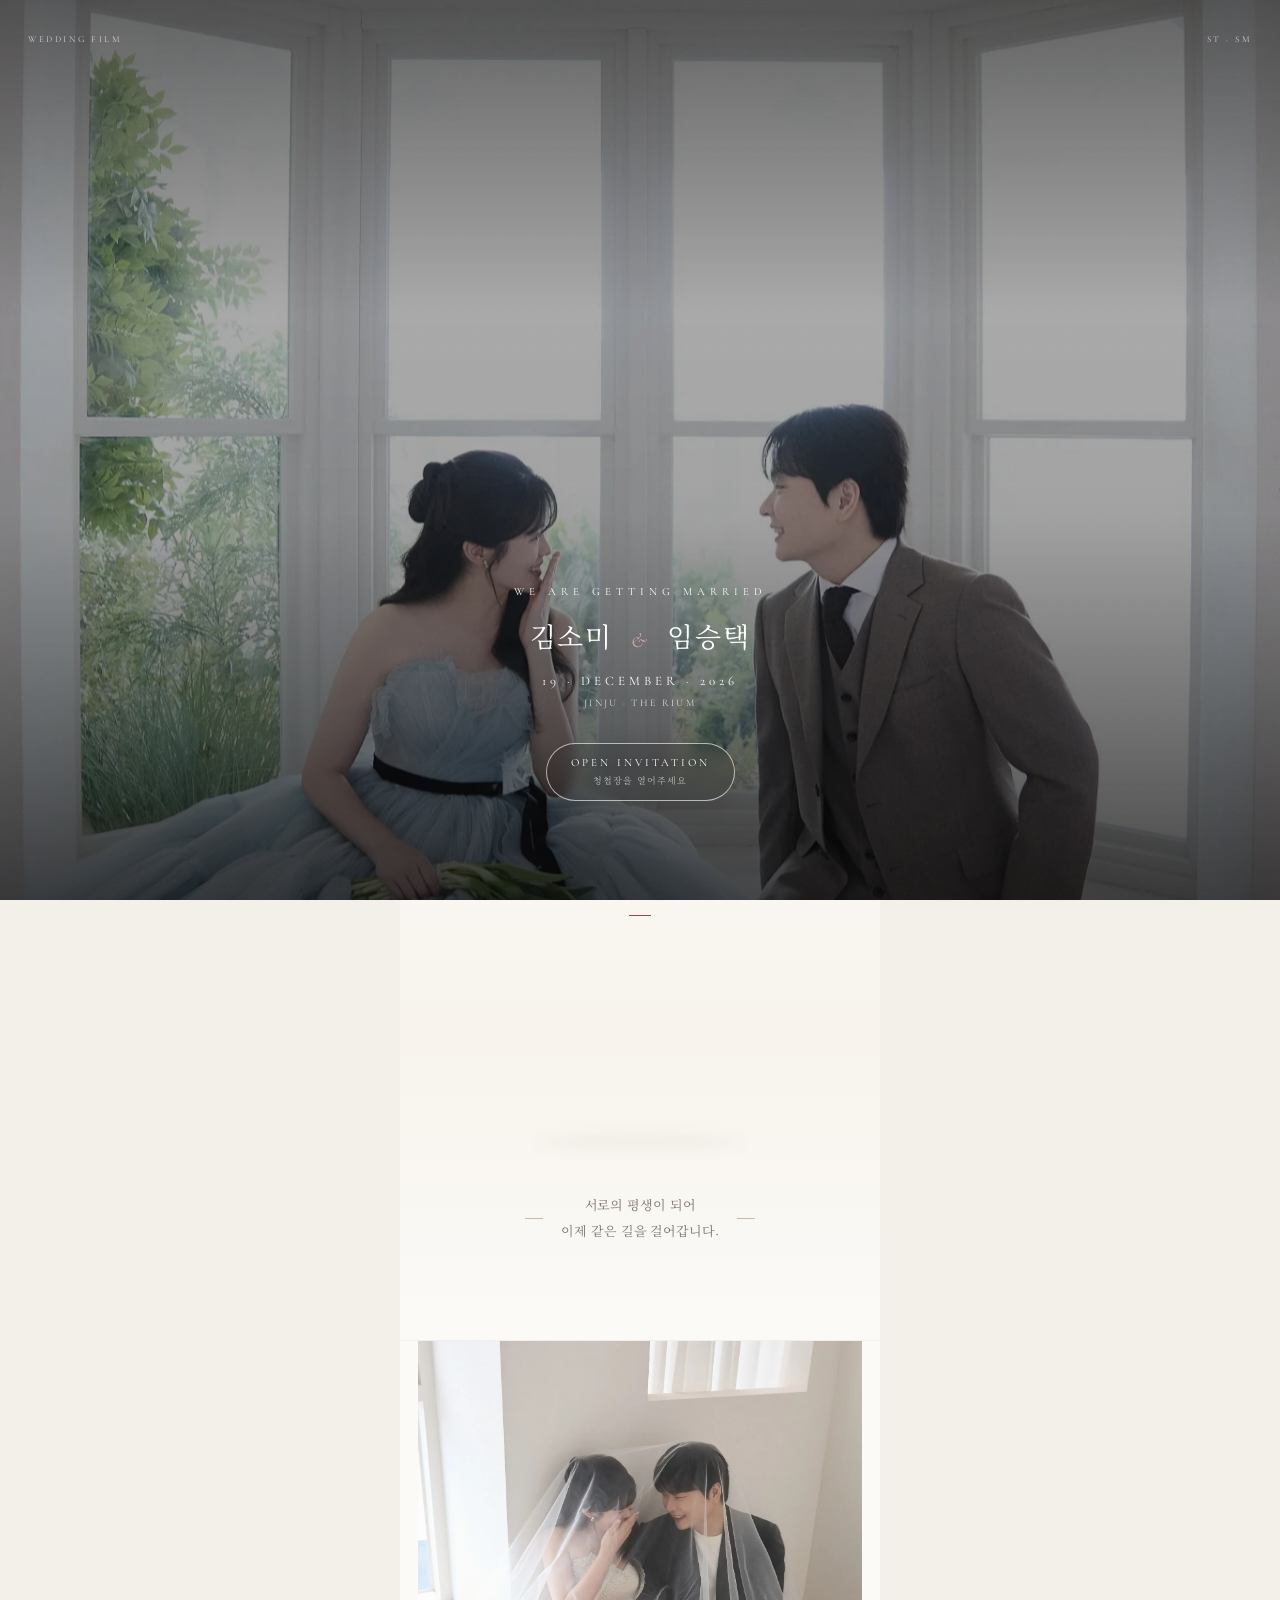
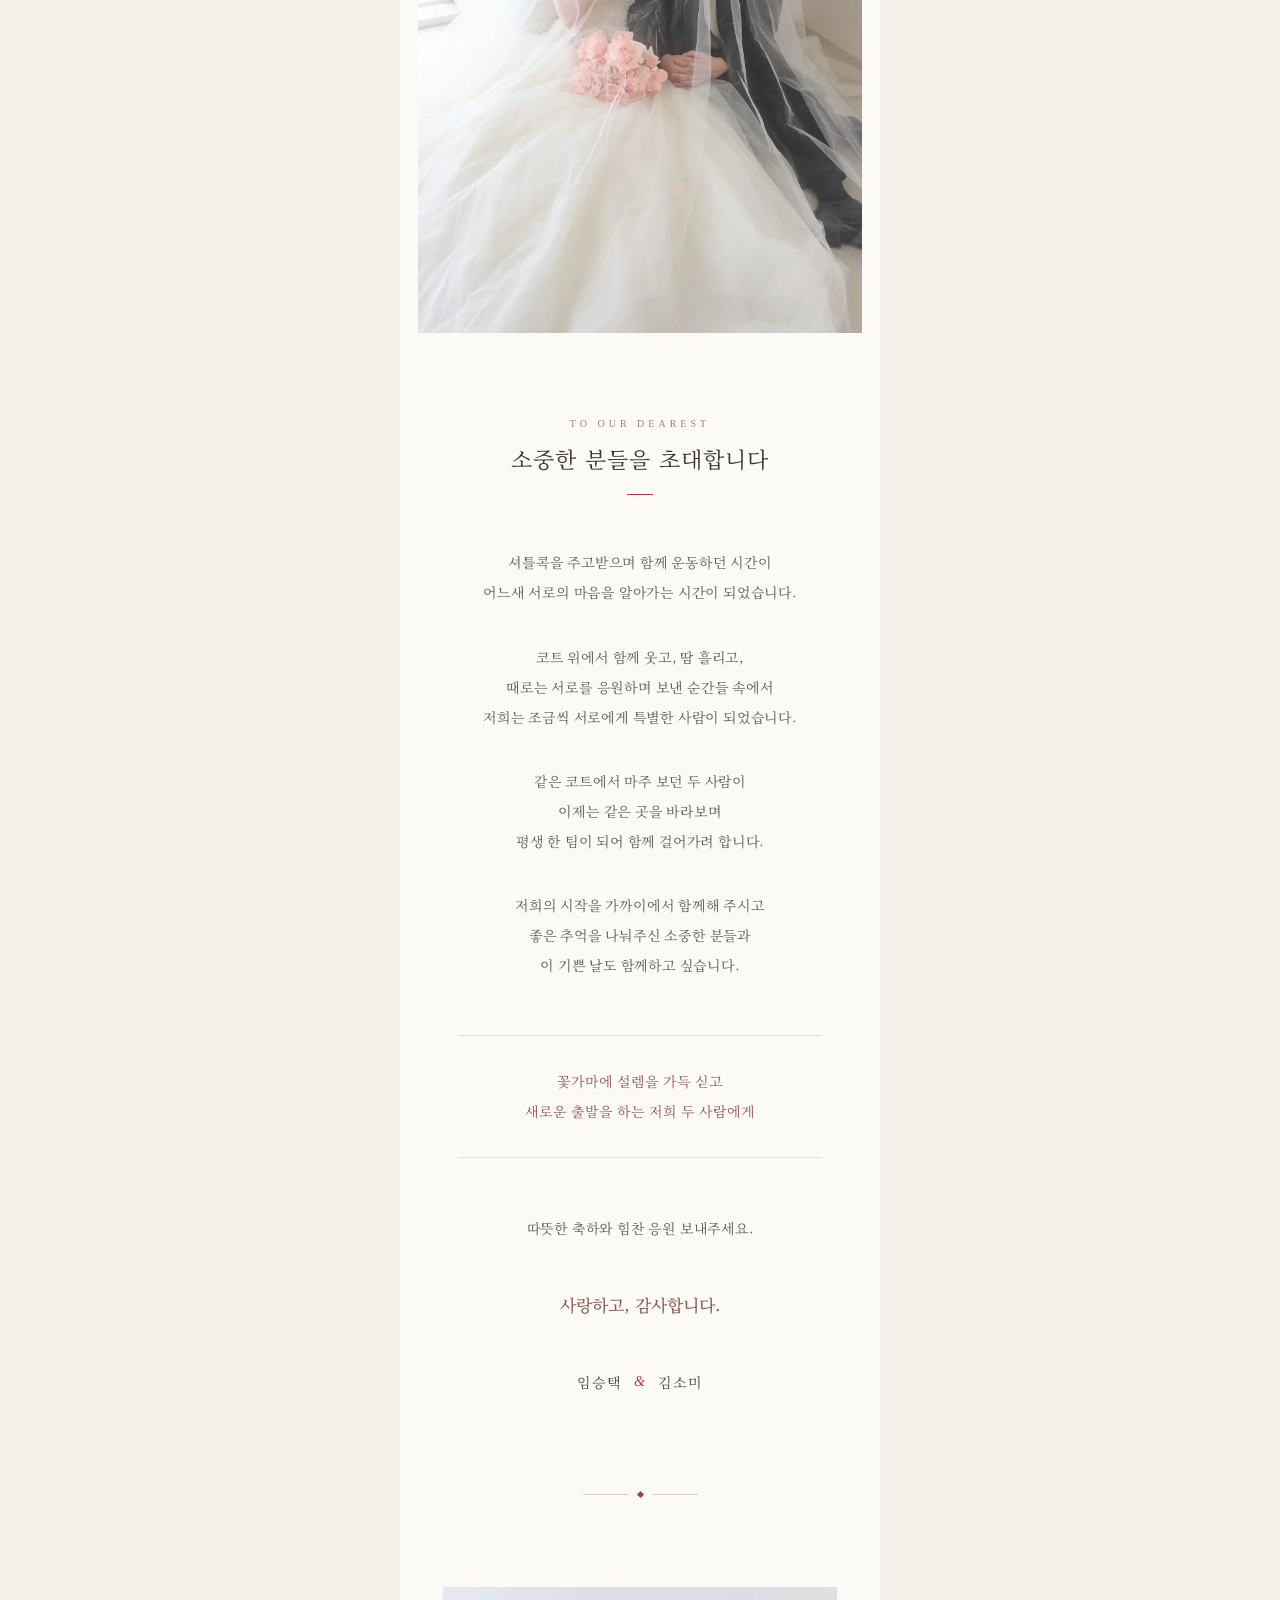
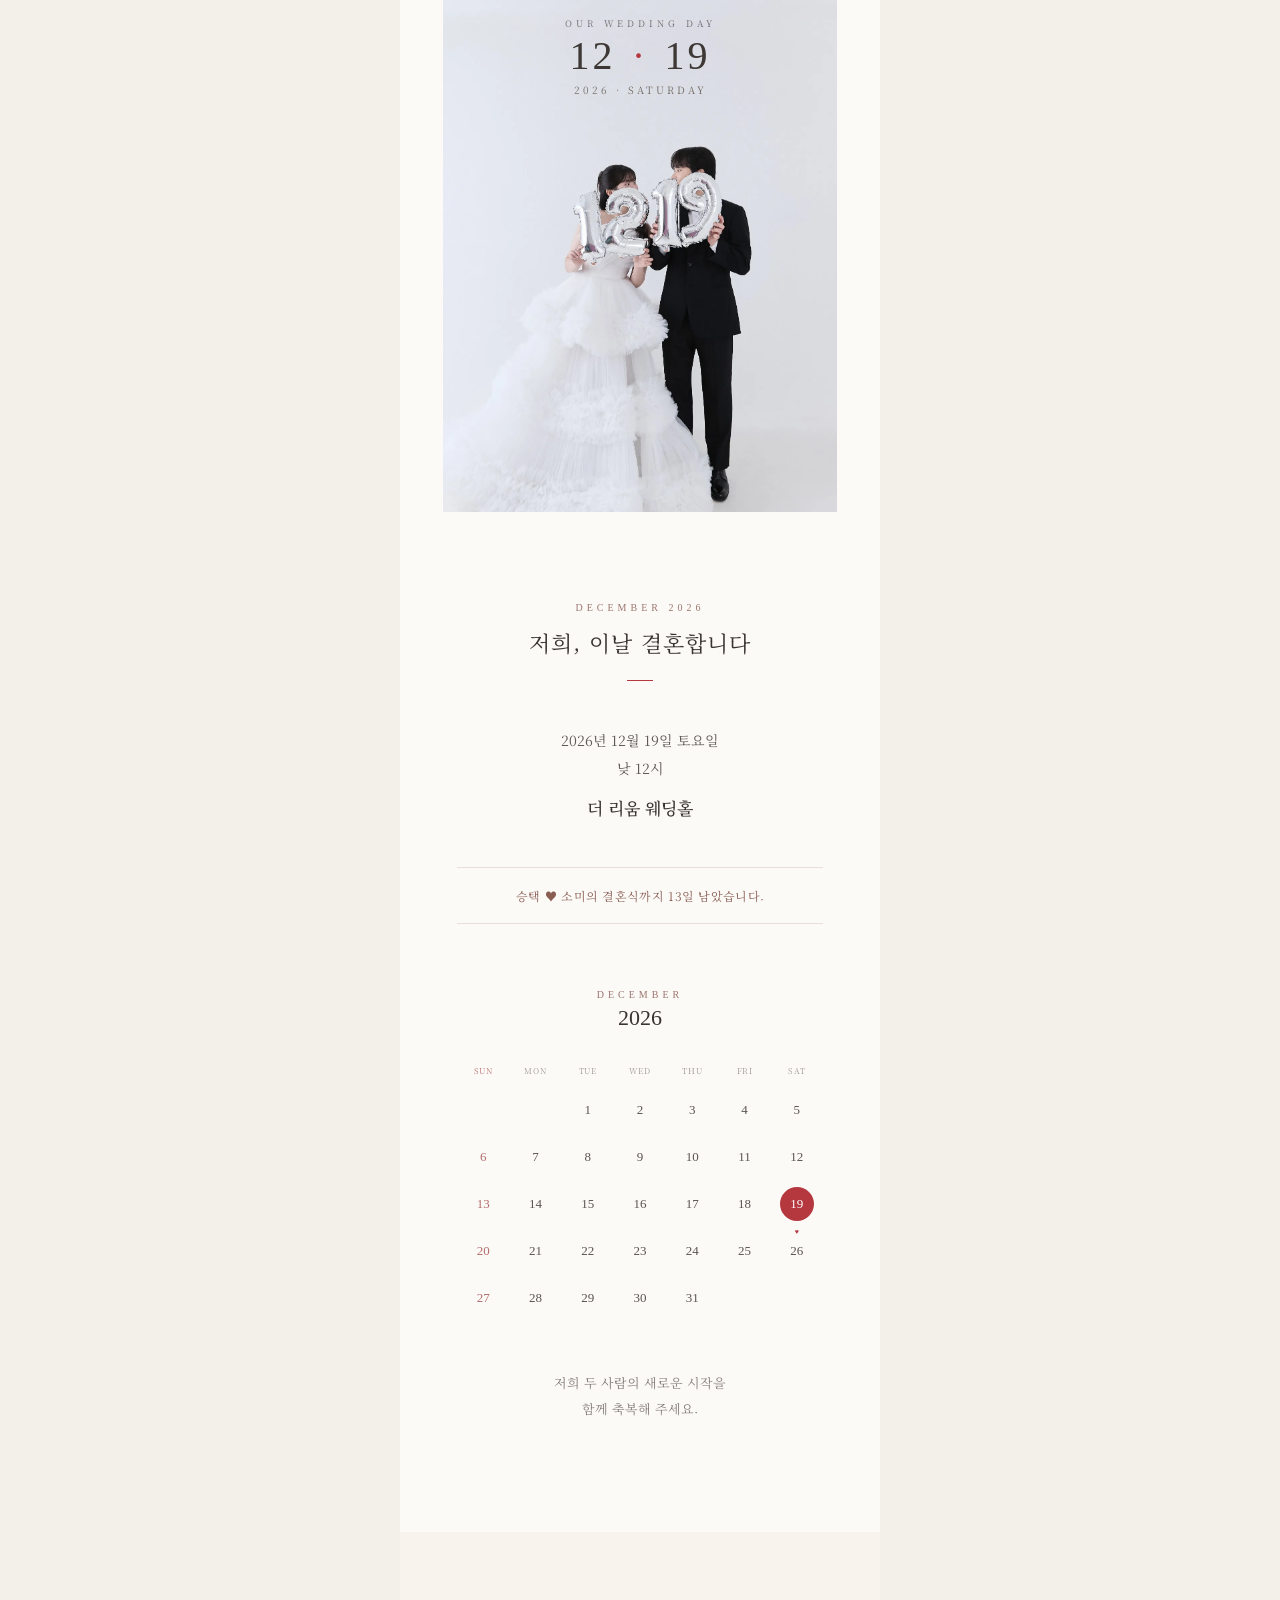
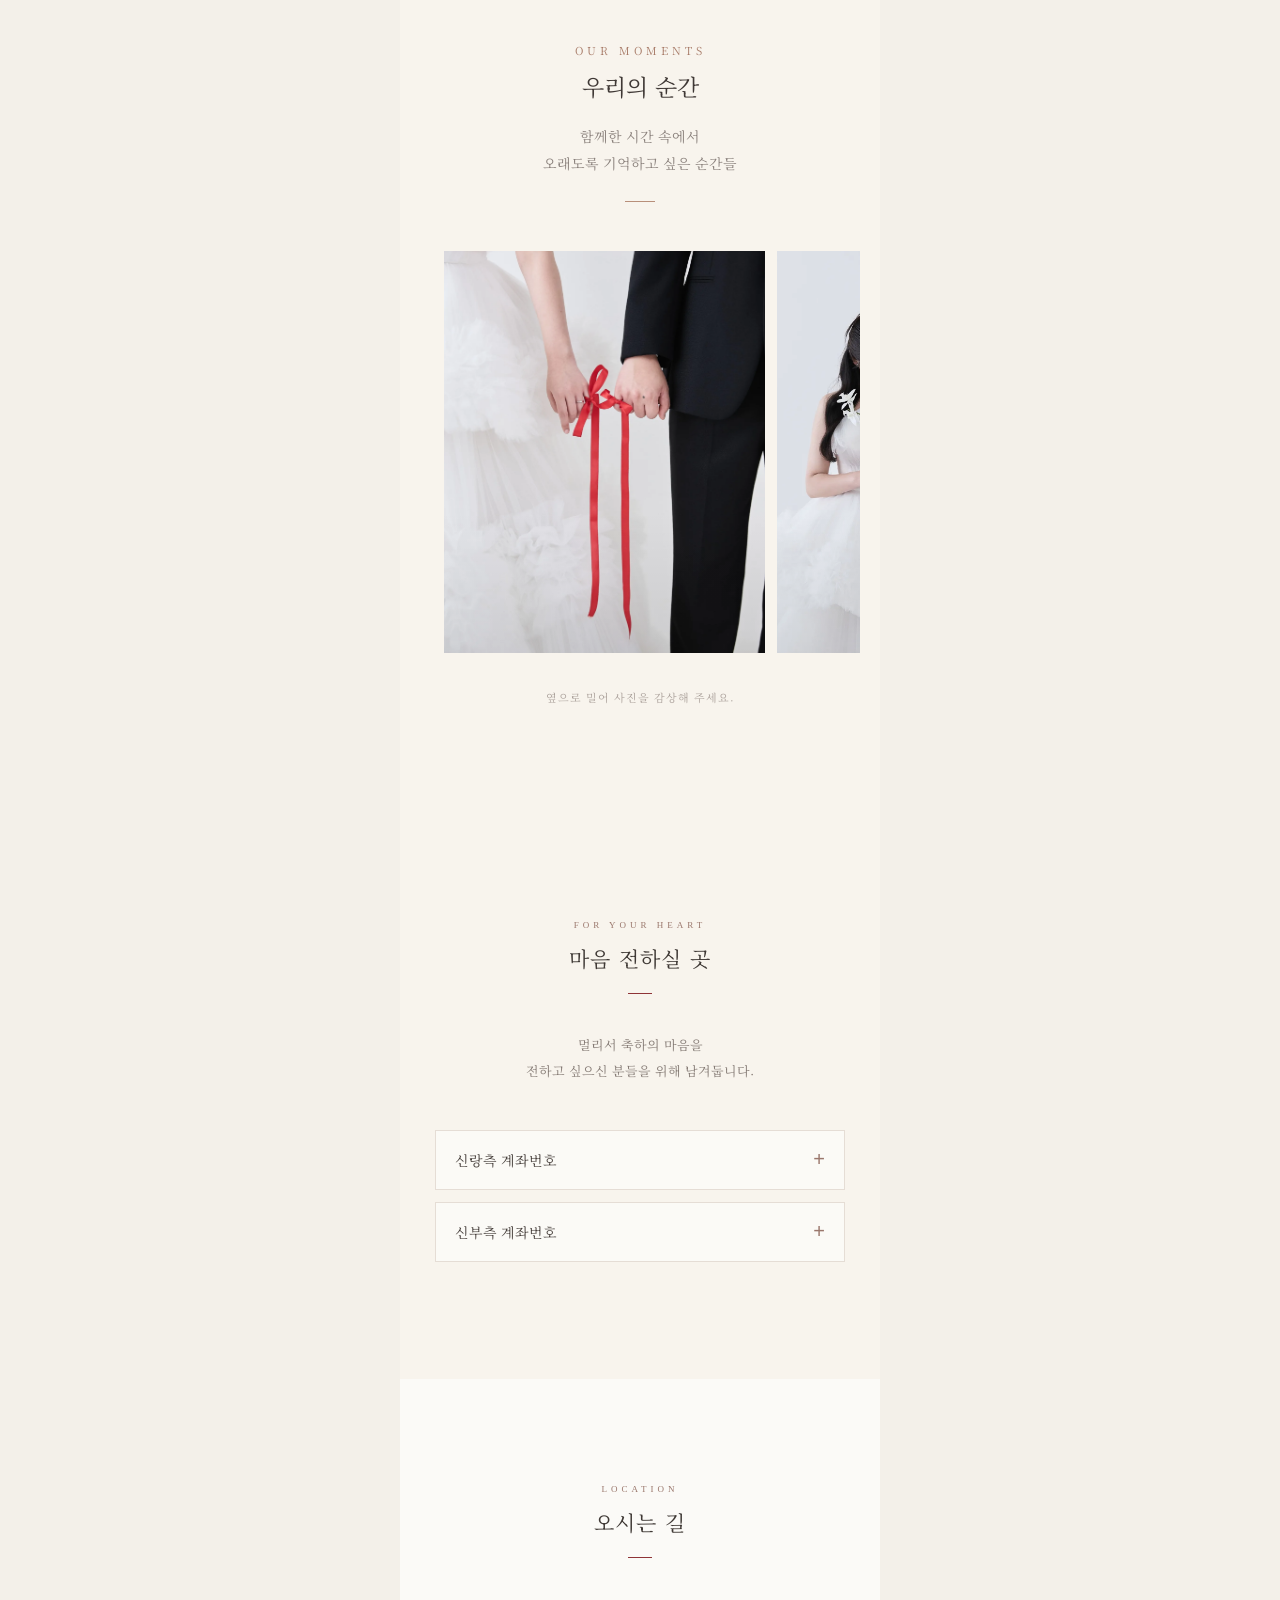
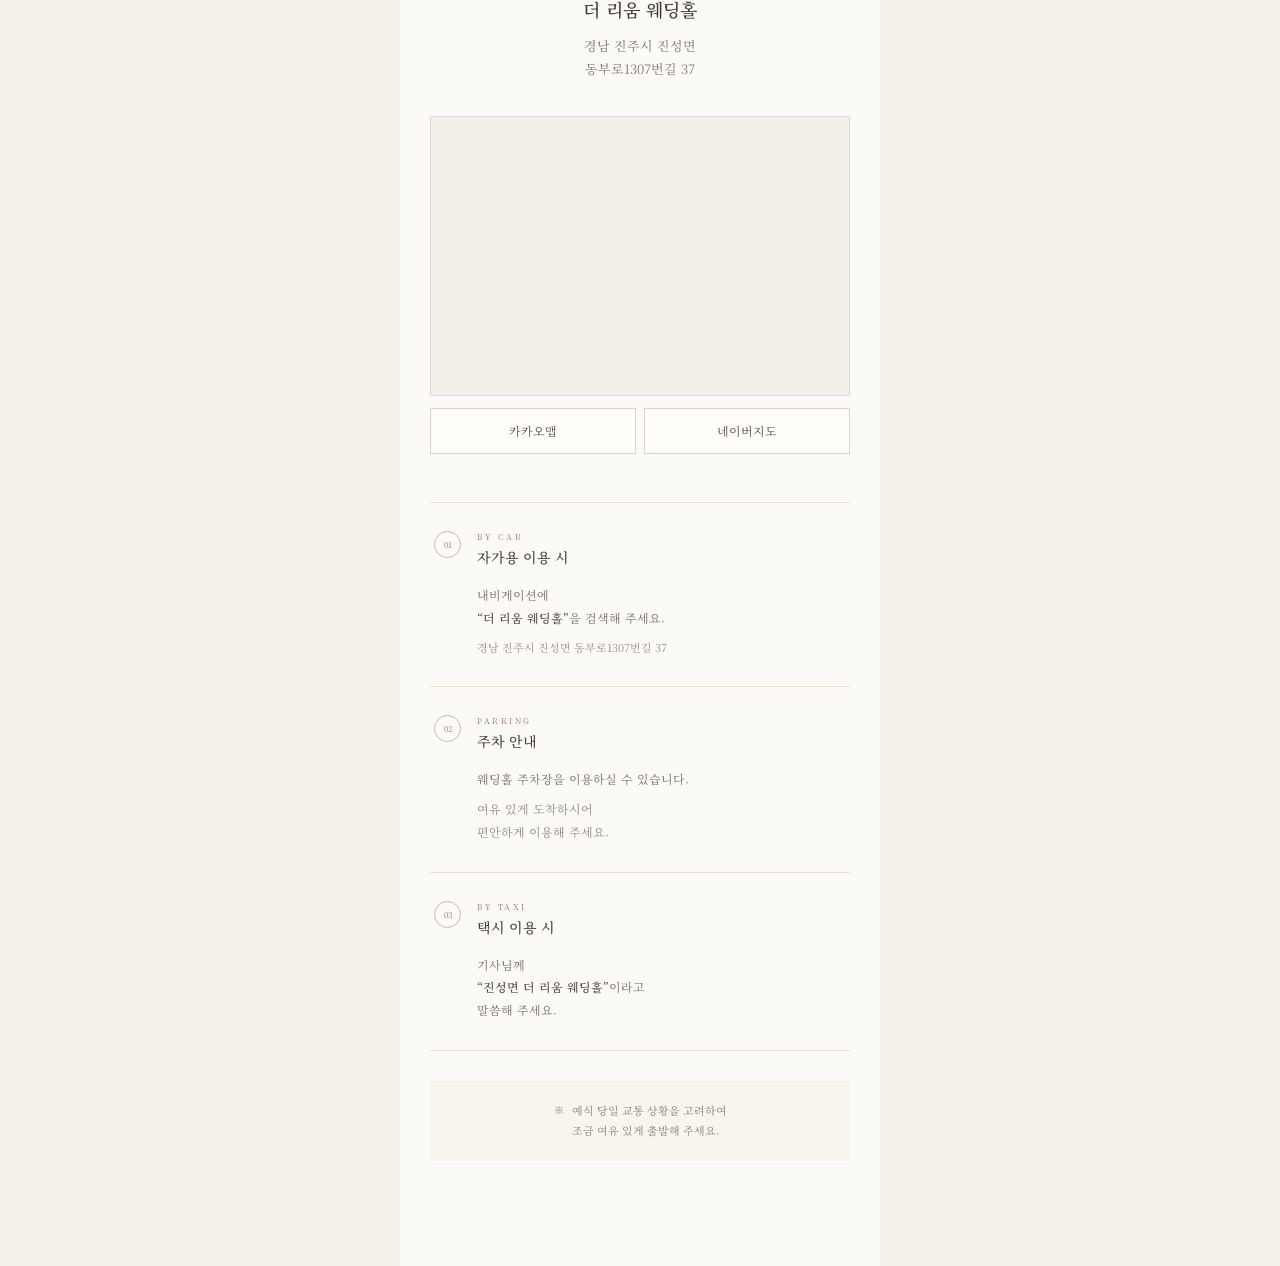
==== commit de94e632: "청첩장 문구 수정" ====
--- a/index.html
+++ b/index.html
@@ -10,7 +10,7 @@
 
   <meta property="og:description" content="2026년 12월 19일 토요일 낮 12시 · 진주 더 리움">
 
-  <meta property="og:image" content="https://tmdxor2848.github.io/wedding-invitation/images/kakao-preview.jpg">
+  <meta property="og:image" content="https://tmdxor2848.github.io/wedding-invitation-2/images/kakao-preview.jpg">
 
   <meta property="og:image:width" content="1200">
 
@@ -18,7 +18,7 @@
 
   <meta property="og:image:type" content="image/jpeg">
 
-  <meta property="og:url" content="https://tmdxor2848.github.io/wedding-invitation/">
+  <meta property="og:url" content="https://tmdxor2848.github.io/wedding-invitation-2/">
   <title>승택 ♥ 소미 결혼합니다</title>
   <link rel="preconnect" href="https://fonts.googleapis.com">
   <link rel="preconnect" href="https://fonts.gstatic.com" crossorigin>
@@ -577,39 +577,35 @@
         <div class="invitation-red-line"></div>
 
         <p class="invitation-text">
-          사랑을 받으며 자란 두 사람이<br>
-          서로를 만나 사랑을 배우고,<br>
-          이제 평생을 함께하기로 약속했습니다.
+          셔틀콕을 주고받으며 함께 운동하던 시간이<br>
+          어느새 서로의 마음을 알아가는 시간이 되었습니다.
         </p>
 
         <p class="invitation-text">
-          돌아보면 오늘의 저희가 있기까지<br>
-          언제나 가장 가까운 곳에서<br>
-          묵묵히 믿어주고 응원해 준<br>
-          가족의 사랑이 있었습니다.
+          코트 위에서 함께 웃고, 땀 흘리고,<br>
+          때로는 서로를 응원하며 보낸 순간들 속에서<br>
+          저희는 조금씩 서로에게 특별한 사람이 되었습니다.
         </p>
 
         <p class="invitation-text">
-          받아온 사랑만큼 서로를 아끼고,<br>
-          기쁠 때는 함께 웃고<br>
-          힘들 때는 서로의 손을 꼭 잡으며<br>
-          저희도 따뜻한 가정을 만들어가겠습니다.
+          같은 코트에서 마주 보던 두 사람이<br>
+          이제는 같은 곳을 바라보며<br>
+          평생 한 팀이 되어 함께 걸어가려 합니다.
         </p>
 
+        <p class="invitation-text">
+          저희의 시작을 가까이에서 함께해 주시고<br>
+          좋은 추억을 나눠주신 소중한 분들과<br>
+          이 기쁜 날도 함께하고 싶습니다.
+        </p>
+
         <div class="invitation-quote">
-          꽃가마에 설렘과 감사한 마음을 가득 싣고<br>
-          두 사람이 하나의 가족이 되는 날
+          꽃가마에 설렘을 가득 싣고<br>
+          새로운 출발을 하는 저희 두 사람에게
         </div>
 
         <p class="invitation-text">
-          저희에게 가장 소중한 가족들과<br>
-          이 순간을 함께하고 싶습니다.
-        </p>
-
-        <p class="invitation-text">
-          지금까지 저희의 곁을 지켜주셨듯<br>
-          앞으로 시작될 저희 두 사람의 삶도<br>
-          따뜻한 마음으로 지켜봐 주세요.
+          따뜻한 축하와 힘찬 응원 보내주세요.
         </p>
 
         <p class="invitation-thanks">사랑하고, 감사합니다.</p>
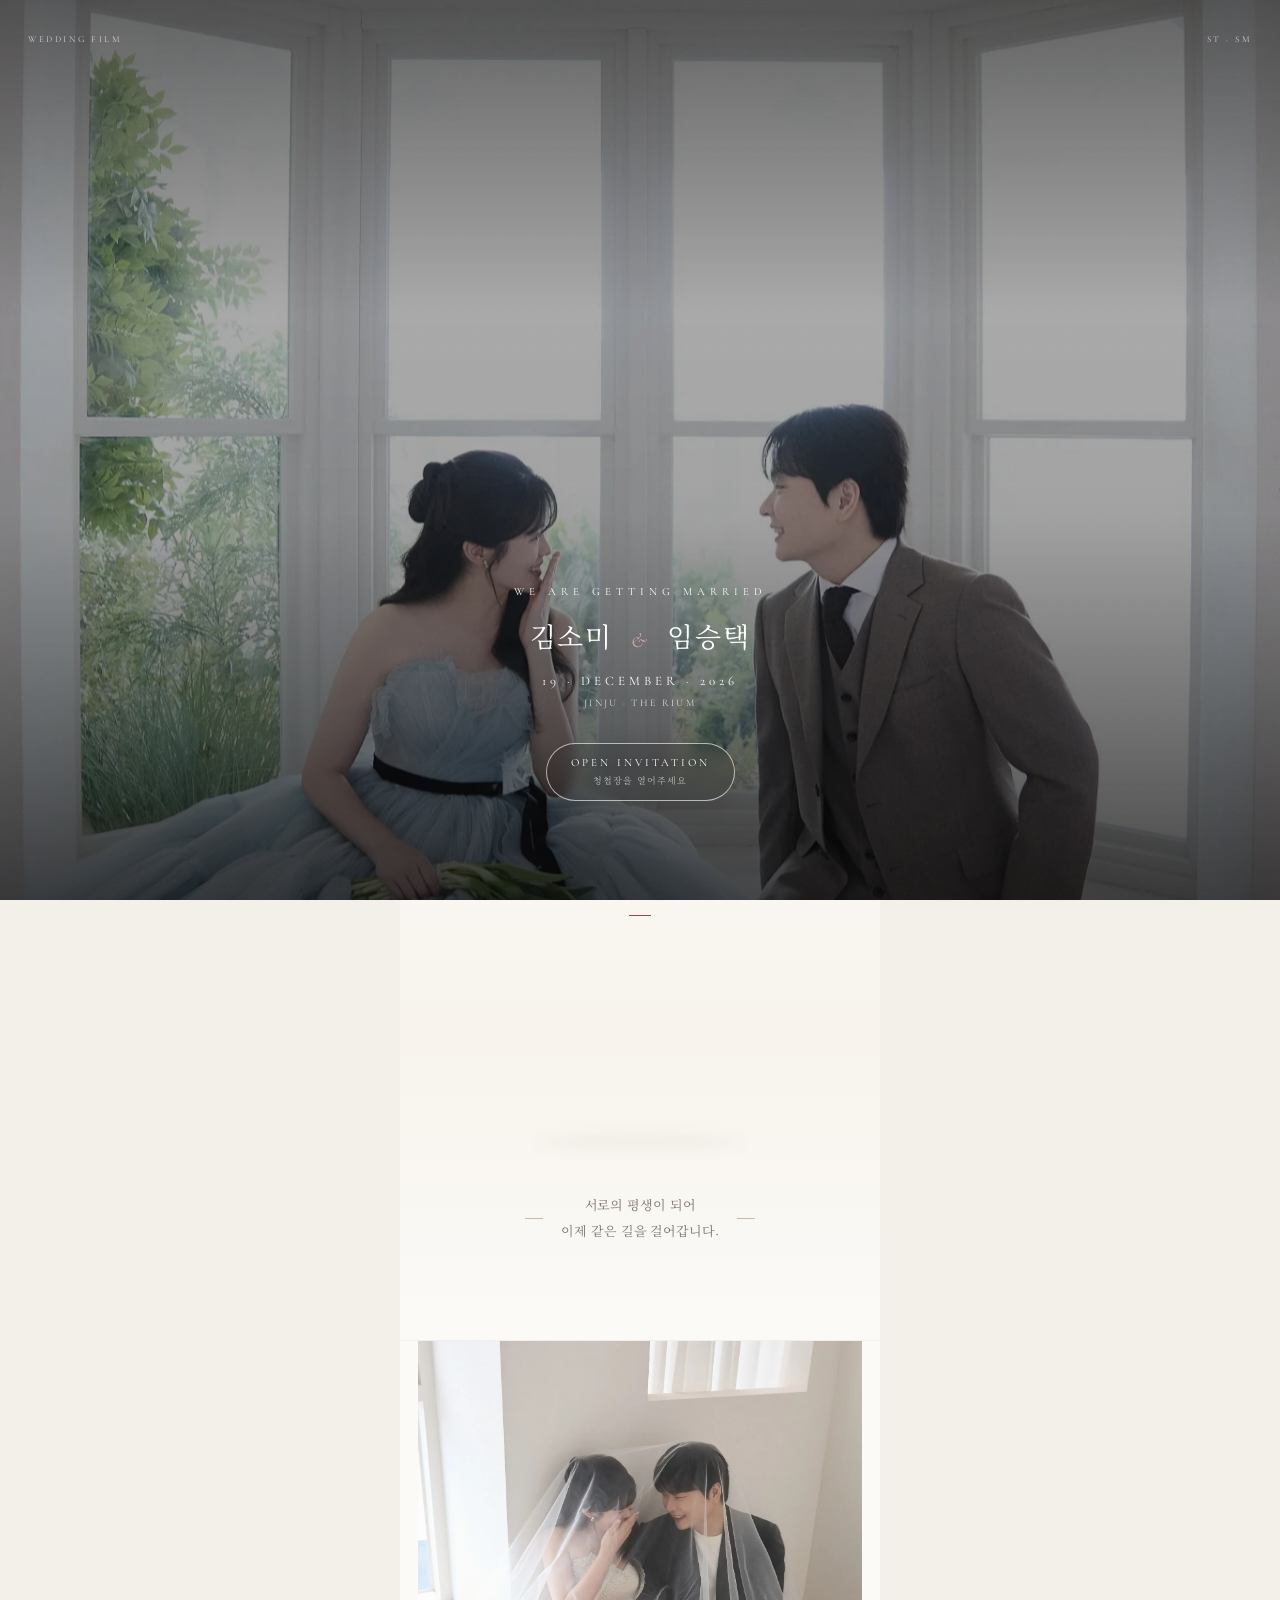
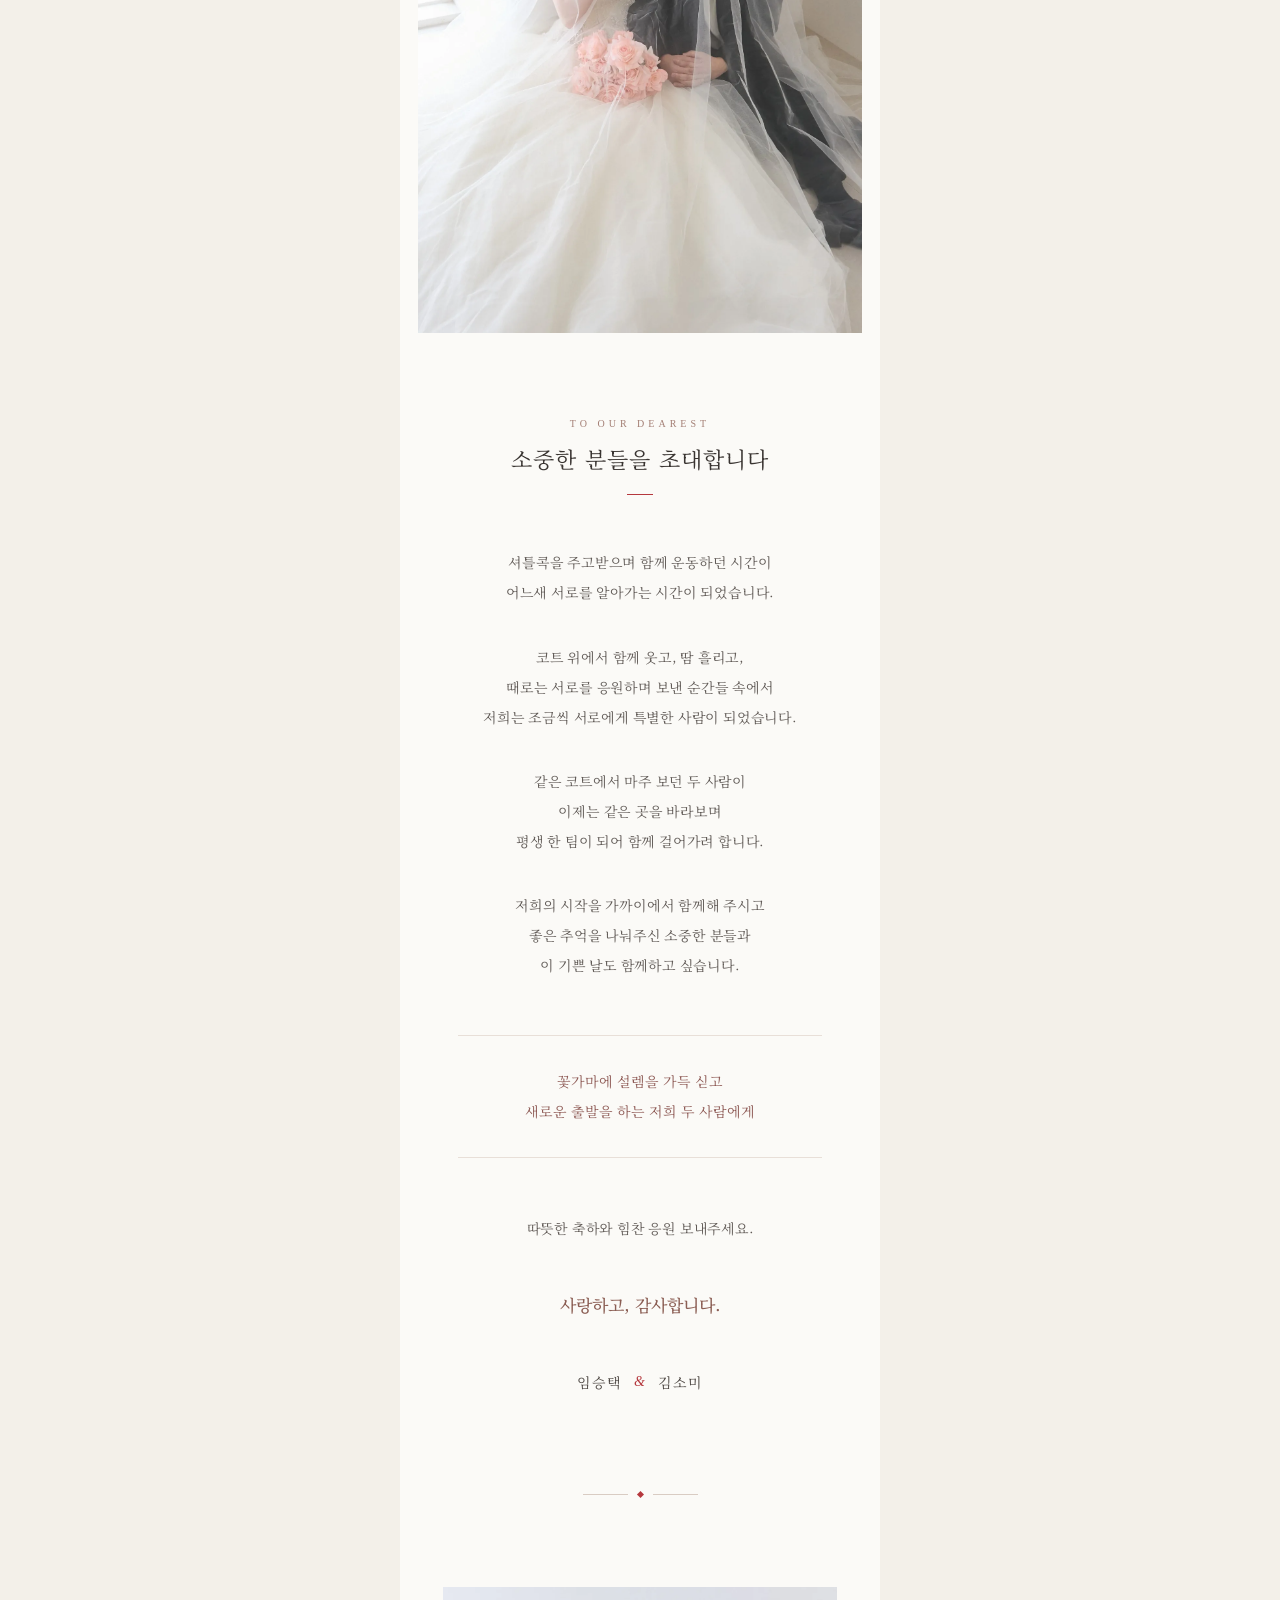
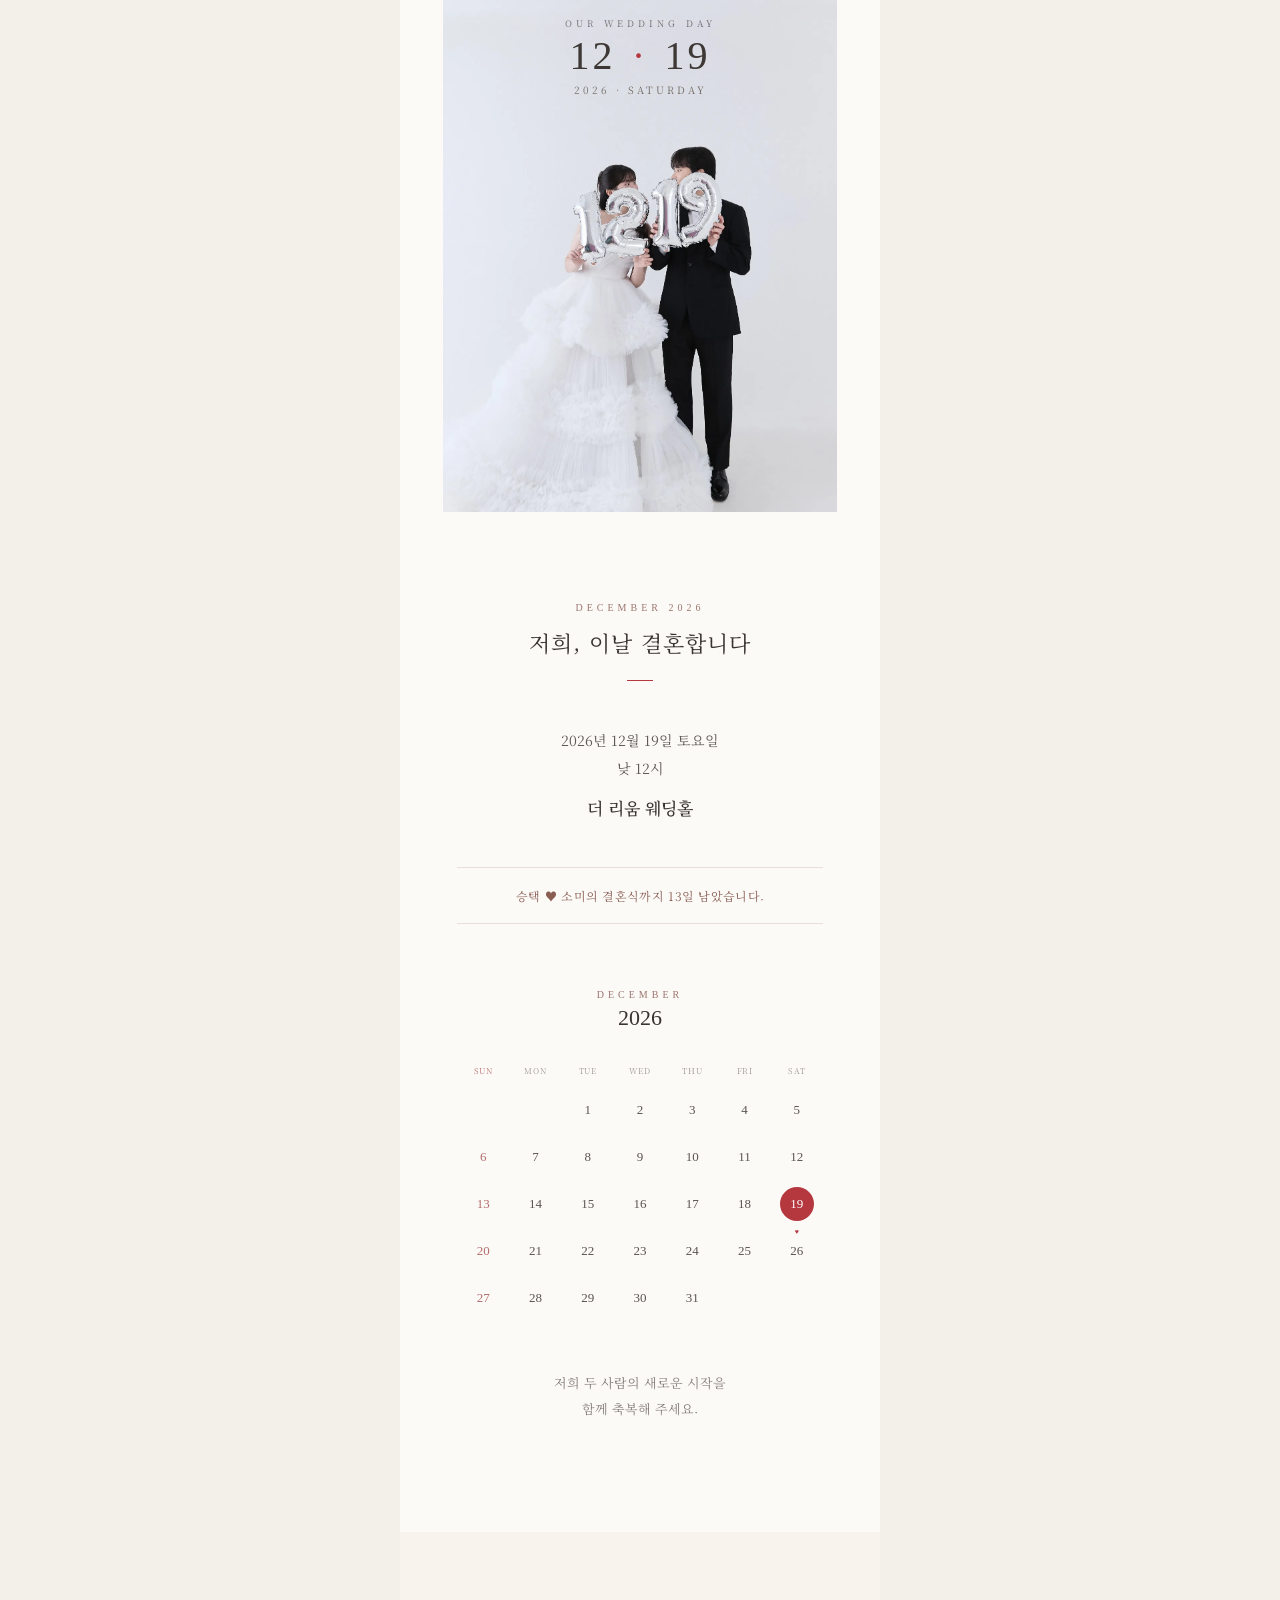
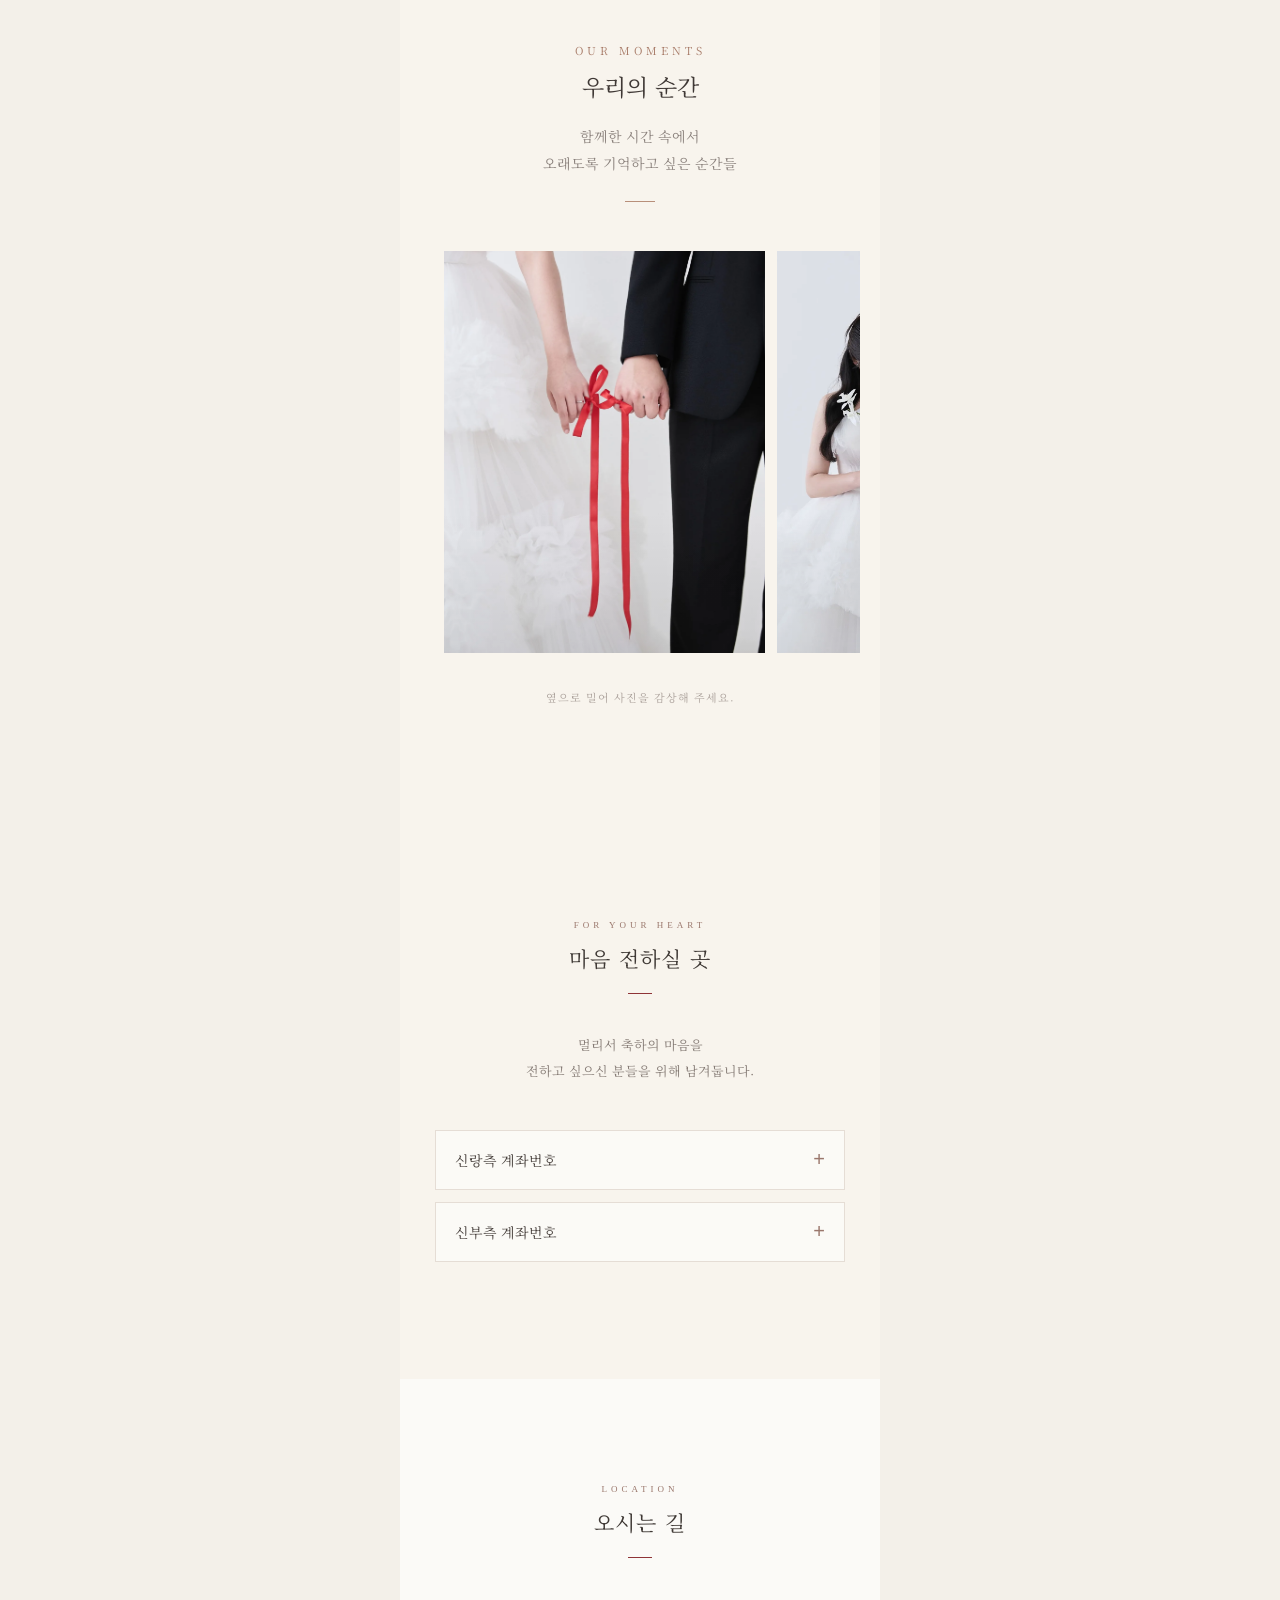
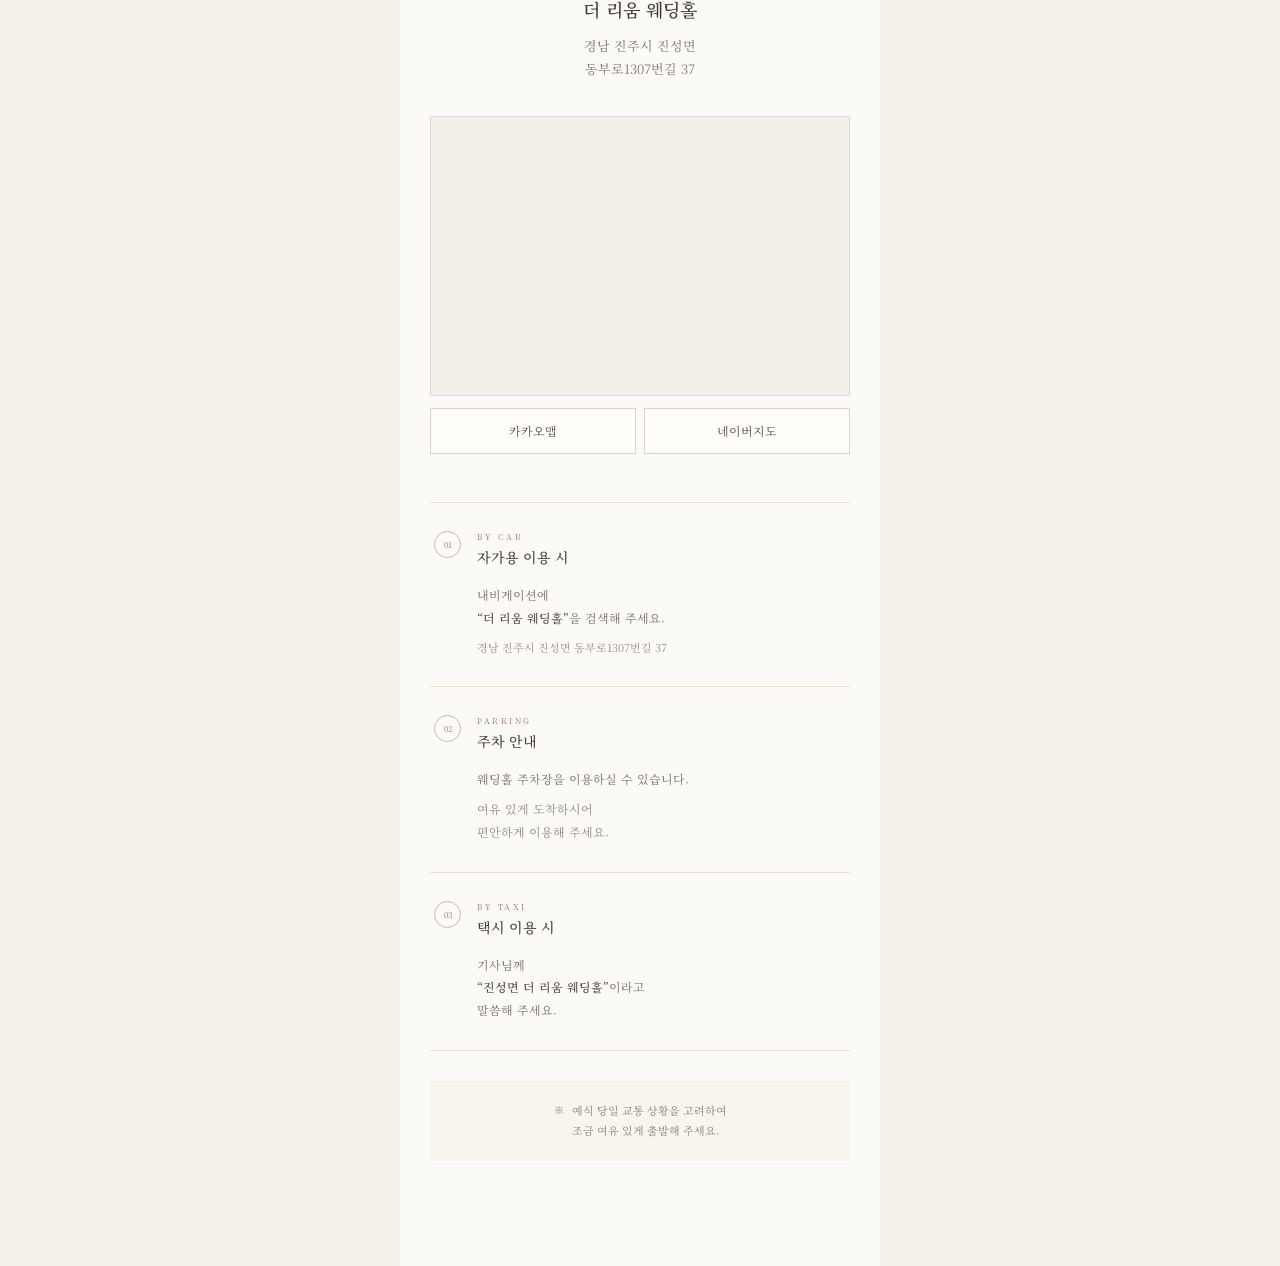
==== commit 438f3bbe: "문구 수정" ====
--- a/index.html
+++ b/index.html
@@ -10,7 +10,7 @@
 
   <meta property="og:description" content="2026년 12월 19일 토요일 낮 12시 · 진주 더 리움">
 
-  <meta property="og:image" content="https://tmdxor2848.github.io/wedding-invitation-2/images/kakao-preview.jpg">
+  <meta property="og:image" content="https://tmdxor2848.github.io/wedding-invitation-2/images/kakao-preview-2.jpg">
 
   <meta property="og:image:width" content="1200">
 
@@ -578,7 +578,7 @@
 
         <p class="invitation-text">
           셔틀콕을 주고받으며 함께 운동하던 시간이<br>
-          어느새 서로의 마음을 알아가는 시간이 되었습니다.
+          어느새 서로를 알아가는 시간이 되었습니다.
         </p>
 
         <p class="invitation-text">
